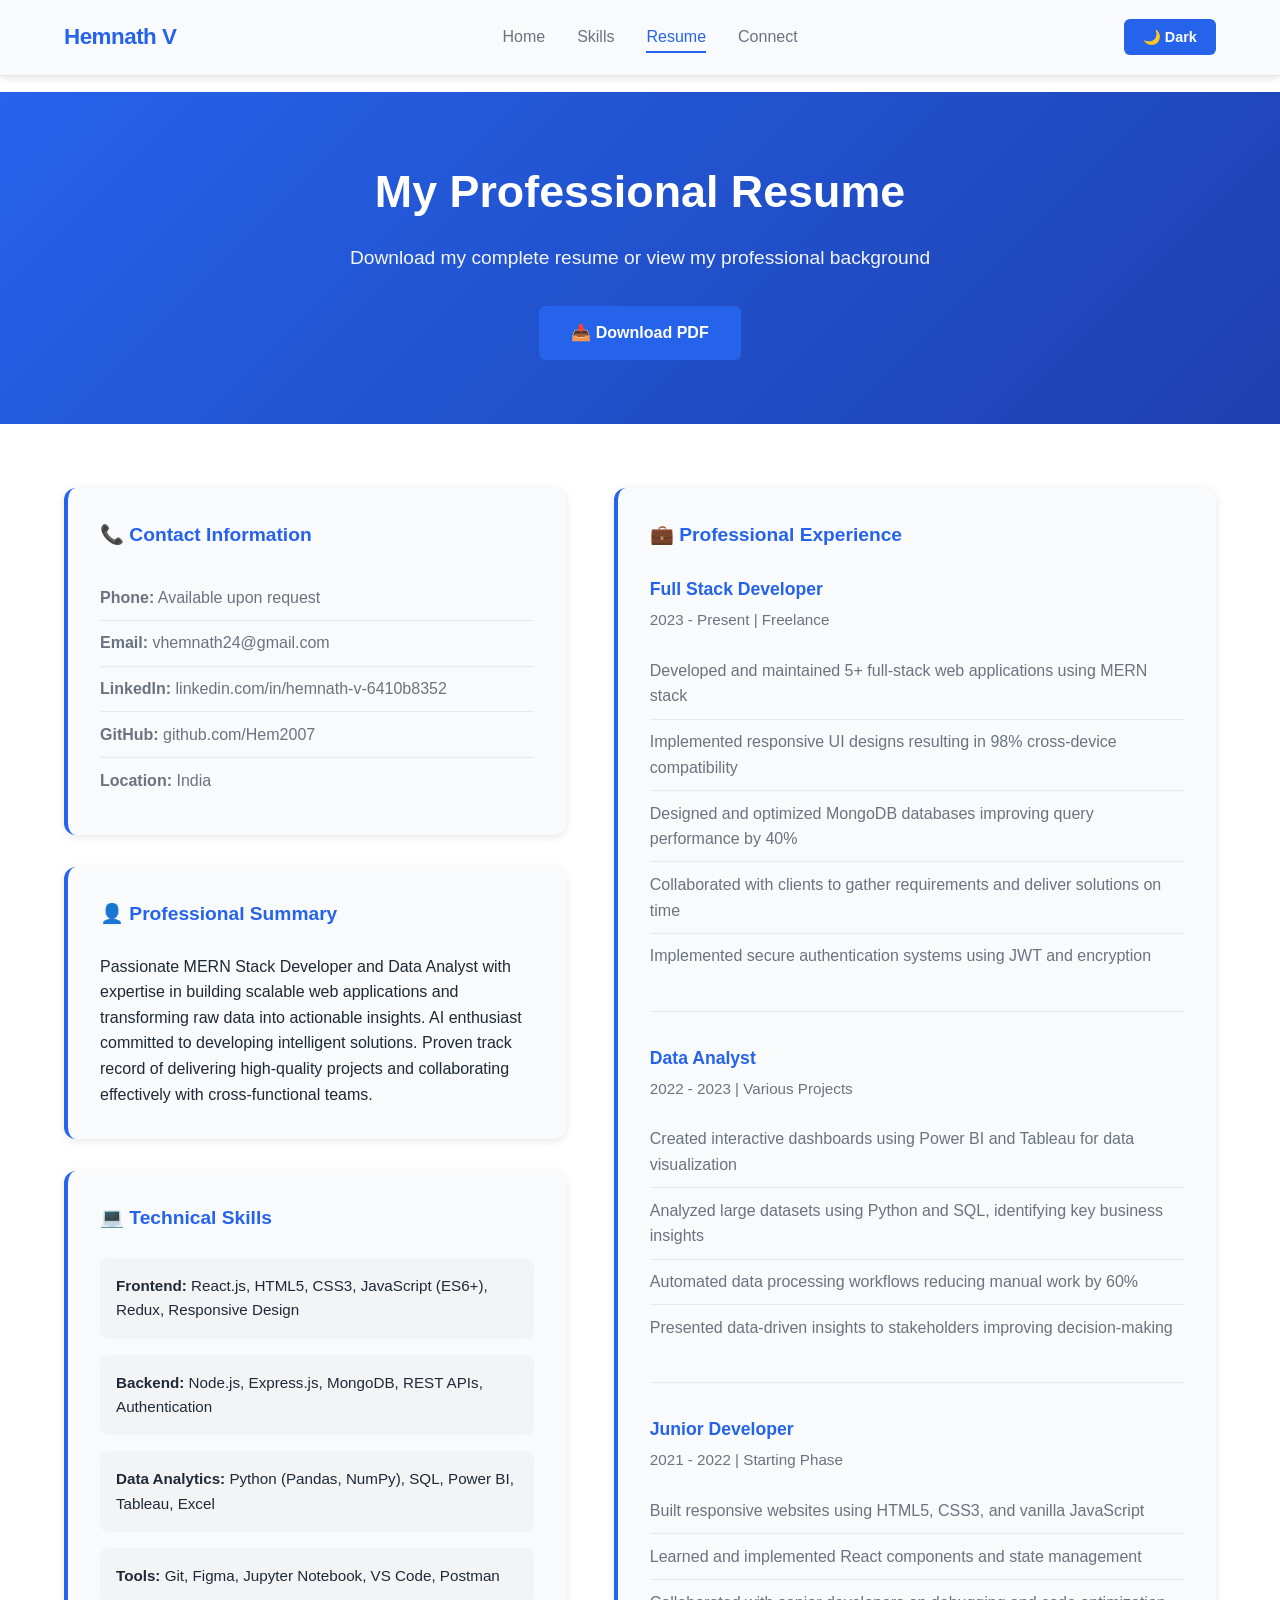
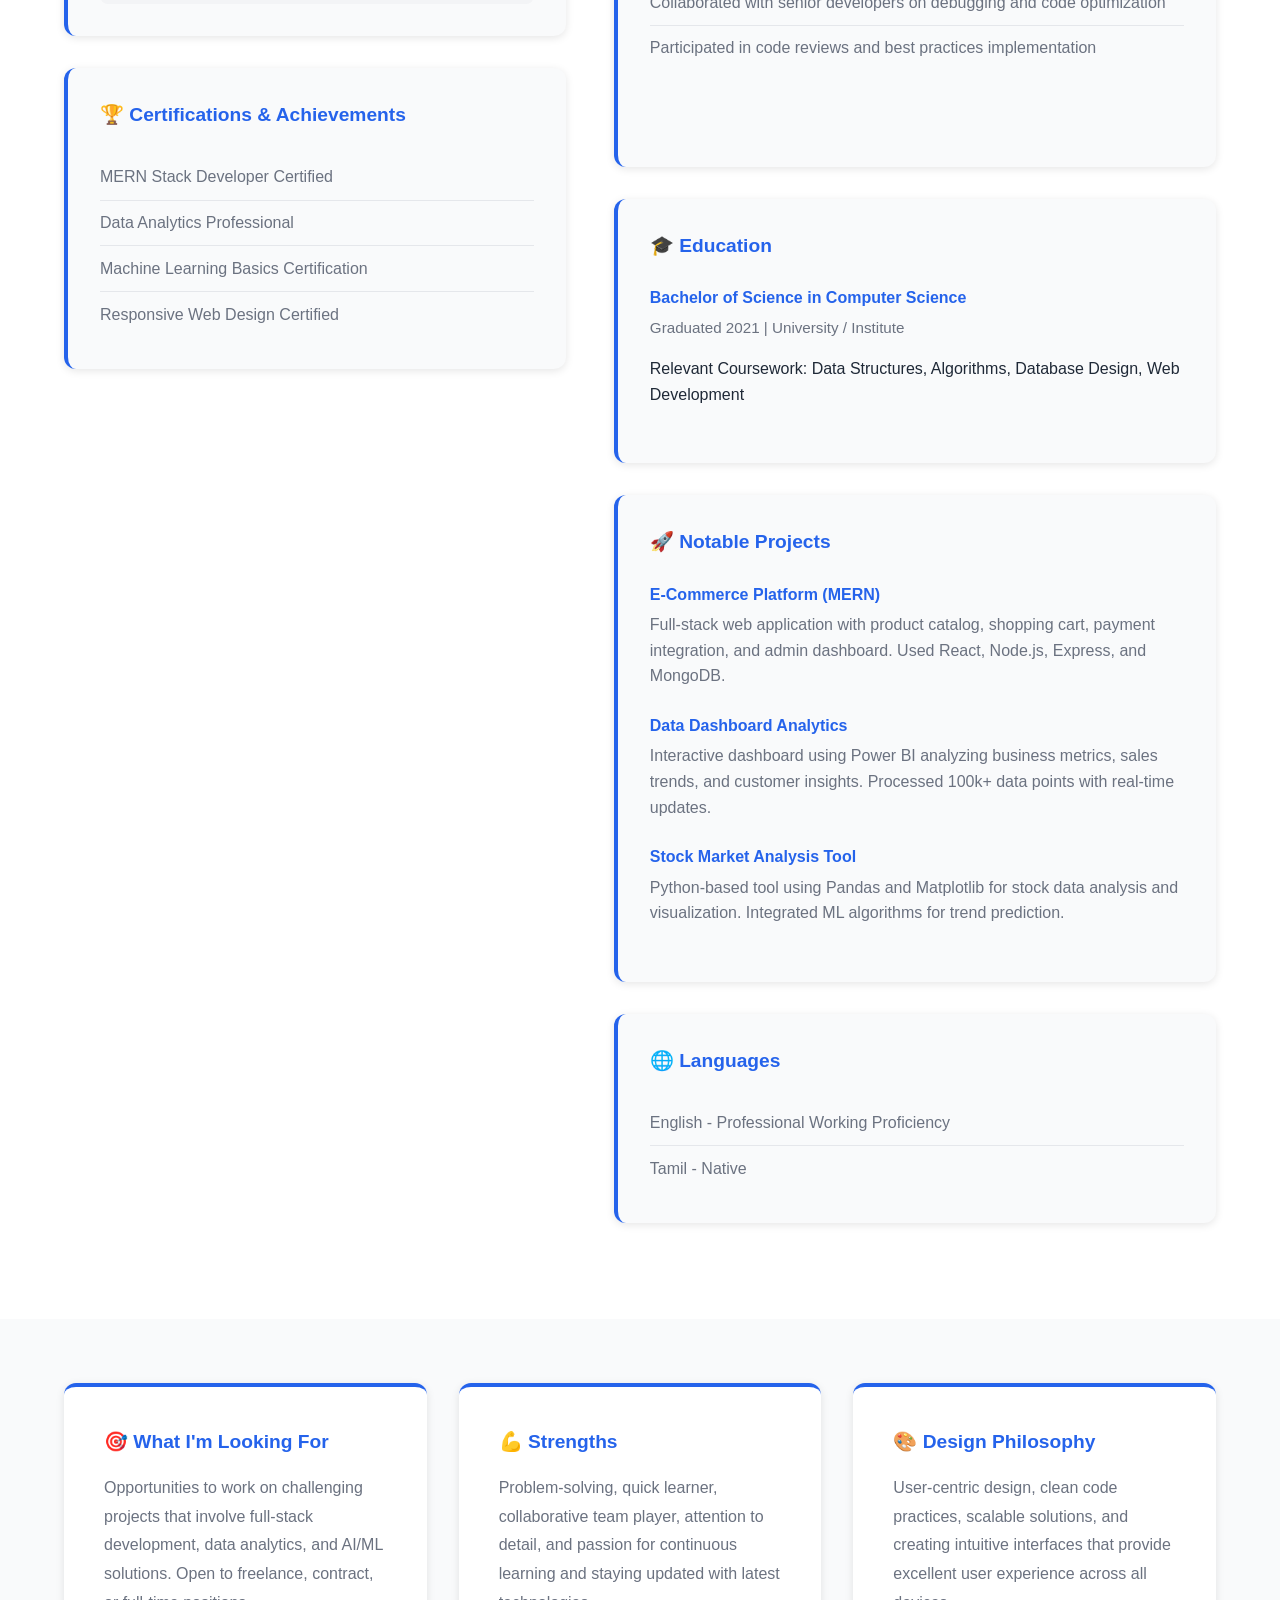
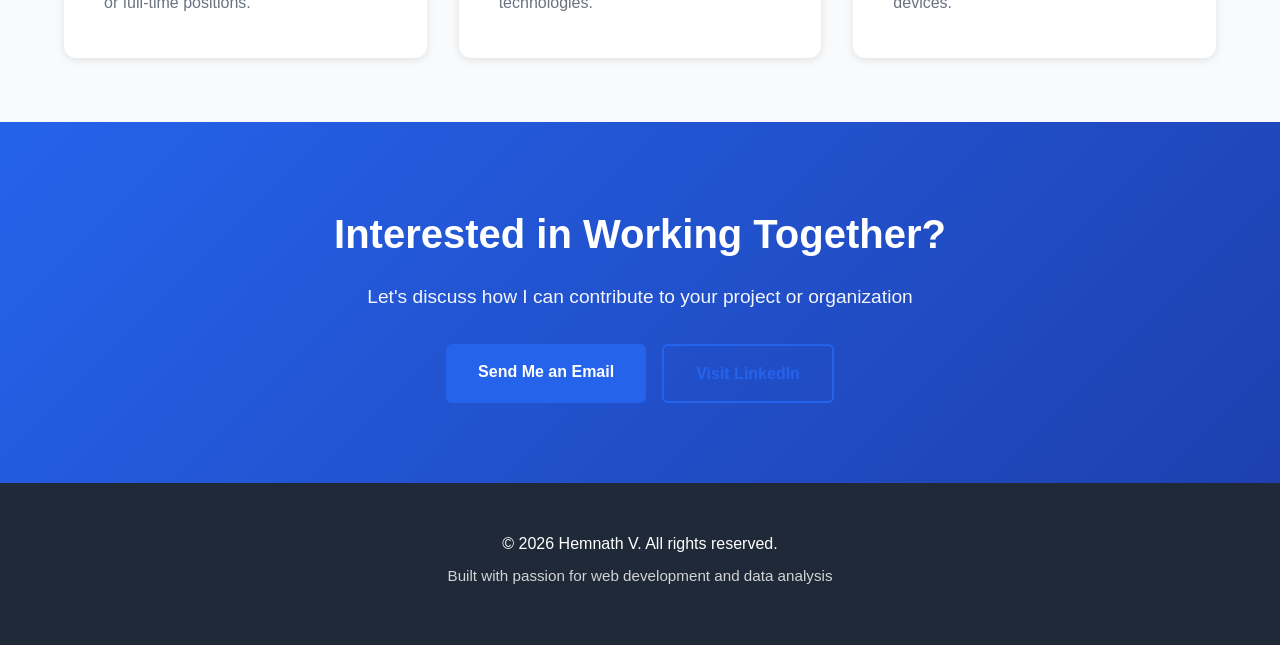
==== resume.html @ c6078ff5 "Initial commit: Professional MERN Stack Developer Portfolio Website - Multi-page portfolio with Home" ====
<!DOCTYPE html>
<html lang="en">
<head>
    <meta charset="UTF-8">
    <meta name="viewport" content="width=device-width, initial-scale=1.0">
    <title>Resume - Hemnath V Portfolio</title>
    <link rel="stylesheet" href="styles.css">
</head>
<body>
    <!-- Navigation Bar -->
    <nav class="navbar">
        <div class="nav-container">
            <div class="logo">Hemnath V</div>
            <ul class="nav-menu">
                <li><a href="index.html" class="nav-link">Home</a></li>
                <li><a href="skills.html" class="nav-link">Skills</a></li>
                <li><a href="resume.html" class="nav-link active">Resume</a></li>
                <li><a href="index.html#links" class="nav-link">Connect</a></li>
            </ul>
            <button id="theme-toggle" class="theme-btn">🌙 Dark</button>
        </div>
    </nav>

    <!-- Resume Header -->
    <section class="page-header">
        <div class="container">
            <h1>My Professional Resume</h1>
            <p>Download my complete resume or view my professional background</p>
            <a href="assets/resume.pdf" download class="btn btn-primary">📥 Download PDF</a>
        </div>
    </section>

    <!-- Resume Content -->
    <section class="resume-section">
        <div class="container">
            <div class="resume-container">
                <!-- Left Column -->
                <div class="resume-left">
                    <!-- Contact Info -->
                    <div class="resume-block">
                        <h3>📞 Contact Information</h3>
                        <ul class="resume-list">
                            <li><strong>Phone:</strong> Available upon request</li>
                            <li><strong>Email:</strong> vhemnath24@gmail.com</li>
                            <li><strong>LinkedIn:</strong> linkedin.com/in/hemnath-v-6410b8352</li>
                            <li><strong>GitHub:</strong> github.com/Hem2007</li>
                            <li><strong>Location:</strong> India</li>
                        </ul>
                    </div>

                    <!-- Professional Summary -->
                    <div class="resume-block">
                        <h3>👤 Professional Summary</h3>
                        <p>
                            Passionate MERN Stack Developer and Data Analyst with expertise in building scalable web applications 
                            and transforming raw data into actionable insights. AI enthusiast committed to developing intelligent 
                            solutions. Proven track record of delivering high-quality projects and collaborating effectively with 
                            cross-functional teams.
                        </p>
                    </div>

                    <!-- Technical Skills (Summary) -->
                    <div class="resume-block">
                        <h3>💻 Technical Skills</h3>
                        <div class="skills-summary">
                            <div class="skill-group">
                                <strong>Frontend:</strong> React.js, HTML5, CSS3, JavaScript (ES6+), Redux, Responsive Design
                            </div>
                            <div class="skill-group">
                                <strong>Backend:</strong> Node.js, Express.js, MongoDB, REST APIs, Authentication
                            </div>
                            <div class="skill-group">
                                <strong>Data Analytics:</strong> Python (Pandas, NumPy), SQL, Power BI, Tableau, Excel
                            </div>
                            <div class="skill-group">
                                <strong>Tools:</strong> Git, Figma, Jupyter Notebook, VS Code, Postman
                            </div>
                        </div>
                    </div>

                    <!-- Certifications -->
                    <div class="resume-block">
                        <h3>🏆 Certifications & Achievements</h3>
                        <ul class="resume-list">
                            <li>MERN Stack Developer Certified</li>
                            <li>Data Analytics Professional</li>
                            <li>Machine Learning Basics Certification</li>
                            <li>Responsive Web Design Certified</li>
                        </ul>
                    </div>
                </div>

                <!-- Right Column -->
                <div class="resume-right">
                    <!-- Experience -->
                    <div class="resume-block">
                        <h3>💼 Professional Experience</h3>
                        
                        <div class="experience-item">
                            <h4>Full Stack Developer</h4>
                            <p class="position-meta">2023 - Present | Freelance</p>
                            <ul class="resume-list">
                                <li>Developed and maintained 5+ full-stack web applications using MERN stack</li>
                                <li>Implemented responsive UI designs resulting in 98% cross-device compatibility</li>
                                <li>Designed and optimized MongoDB databases improving query performance by 40%</li>
                                <li>Collaborated with clients to gather requirements and deliver solutions on time</li>
                                <li>Implemented secure authentication systems using JWT and encryption</li>
                            </ul>
                        </div>

                        <div class="experience-item">
                            <h4>Data Analyst</h4>
                            <p class="position-meta">2022 - 2023 | Various Projects</p>
                            <ul class="resume-list">
                                <li>Created interactive dashboards using Power BI and Tableau for data visualization</li>
                                <li>Analyzed large datasets using Python and SQL, identifying key business insights</li>
                                <li>Automated data processing workflows reducing manual work by 60%</li>
                                <li>Presented data-driven insights to stakeholders improving decision-making</li>
                            </ul>
                        </div>

                        <div class="experience-item">
                            <h4>Junior Developer</h4>
                            <p class="position-meta">2021 - 2022 | Starting Phase</p>
                            <ul class="resume-list">
                                <li>Built responsive websites using HTML5, CSS3, and vanilla JavaScript</li>
                                <li>Learned and implemented React components and state management</li>
                                <li>Collaborated with senior developers on debugging and code optimization</li>
                                <li>Participated in code reviews and best practices implementation</li>
                            </ul>
                        </div>
                    </div>

                    <!-- Education -->
                    <div class="resume-block">
                        <h3>🎓 Education</h3>
                        <div class="education-item">
                            <h4>Bachelor of Science in Computer Science</h4>
                            <p class="position-meta">Graduated 2021 | University / Institute</p>
                            <p>Relevant Coursework: Data Structures, Algorithms, Database Design, Web Development</p>
                        </div>
                    </div>

                    <!-- Projects -->
                    <div class="resume-block">
                        <h3>🚀 Notable Projects</h3>
                        <div class="project-item">
                            <h4>E-Commerce Platform (MERN)</h4>
                            <p>Full-stack web application with product catalog, shopping cart, payment integration, and admin dashboard. 
                            Used React, Node.js, Express, and MongoDB.</p>
                        </div>
                        <div class="project-item">
                            <h4>Data Dashboard Analytics</h4>
                            <p>Interactive dashboard using Power BI analyzing business metrics, sales trends, and customer insights. 
                            Processed 100k+ data points with real-time updates.</p>
                        </div>
                        <div class="project-item">
                            <h4>Stock Market Analysis Tool</h4>
                            <p>Python-based tool using Pandas and Matplotlib for stock data analysis and visualization. 
                            Integrated ML algorithms for trend prediction.</p>
                        </div>
                    </div>

                    <!-- Languages -->
                    <div class="resume-block">
                        <h3>🌐 Languages</h3>
                        <ul class="resume-list">
                            <li>English - Professional Working Proficiency</li>
                            <li>Tamil - Native</li>
                        </ul>
                    </div>
                </div>
            </div>
        </div>
    </section>

    <!-- Additional Info -->
    <section class="resume-info">
        <div class="container">
            <div class="info-grid">
                <div class="info-card">
                    <h3>🎯 What I'm Looking For</h3>
                    <p>Opportunities to work on challenging projects that involve full-stack development, data analytics, and AI/ML solutions. 
                    Open to freelance, contract, or full-time positions.</p>
                </div>
                <div class="info-card">
                    <h3>💪 Strengths</h3>
                    <p>Problem-solving, quick learner, collaborative team player, attention to detail, and passion for continuous learning 
                    and staying updated with latest technologies.</p>
                </div>
                <div class="info-card">
                    <h3>🎨 Design Philosophy</h3>
                    <p>User-centric design, clean code practices, scalable solutions, and creating intuitive interfaces that provide 
                    excellent user experience across all devices.</p>
                </div>
            </div>
        </div>
    </section>

    <!-- CTA Section -->
    <section class="cta-section">
        <div class="container">
            <h2>Interested in Working Together?</h2>
            <p>Let's discuss how I can contribute to your project or organization</p>
            <div class="cta-buttons">
                <a href="mailto:vhemnath24@gmail.com" class="btn btn-primary">Send Me an Email</a>
                <a href="https://www.linkedin.com/in/hemnath-v-6410b8352" target="_blank" class="btn btn-secondary">Visit LinkedIn</a>
            </div>
        </div>
    </section>

    <!-- Footer -->
    <footer class="footer">
        <div class="container">
            <p>&copy; 2026 Hemnath V. All rights reserved.</p>
            <p class="footer-subtitle">Built with passion for web development and data analysis</p>
        </div>
    </footer>

    <script src="script.js"></script>
</body>
</html>
---- styles.css ----
/* ===================================
   Root Variables & Theme Setup
   =================================== */
:root {
    --primary-color: #2563eb;
    --primary-light: #3b82f6;
    --primary-dark: #1e40af;
    --accent-color: #10b981;
    --bg-light: #ffffff;
    --bg-light-secondary: #f9fafb;
    --bg-light-tertiary: #f3f4f6;
    --text-light: #1f2937;
    --text-light-secondary: #6b7280;
    --border-light: #e5e7eb;
    --shadow: 0 2px 8px rgba(0, 0, 0, 0.1);
    --shadow-md: 0 4px 12px rgba(0, 0, 0, 0.15);
    --shadow-lg: 0 10px 30px rgba(0, 0, 0, 0.2);
}

body.dark-theme {
    --bg-light: #0f172a;
    --bg-light-secondary: #1e293b;
    --bg-light-tertiary: #334155;
    --text-light: #f1f5f9;
    --text-light-secondary: #cbd5e1;
    --border-light: #475569;
    --shadow: 0 2px 8px rgba(0, 0, 0, 0.3);
    --shadow-md: 0 4px 12px rgba(0, 0, 0, 0.4);
    --shadow-lg: 0 10px 30px rgba(0, 0, 0, 0.5);
}

/* ===================================
   Global Styles
   =================================== */
* {
    margin: 0;
    padding: 0;
    box-sizing: border-box;
}

html {
    scroll-behavior: smooth;
}

body {
    font-family: -apple-system, BlinkMacSystemFont, 'Segoe UI', 'Roboto', 'Oxygen', 'Ubuntu', 'Cantarell', sans-serif;
    background-color: var(--bg-light);
    color: var(--text-light);
    line-height: 1.6;
    transition: background-color 0.3s ease, color 0.3s ease;
}

/* ===================================
   Navigation Bar
   =================================== */
.navbar {
    background-color: var(--bg-light-secondary);
    padding: 1.2rem 0;
    position: sticky;
    top: 0;
    z-index: 1000;
    box-shadow: var(--shadow);
    transition: background-color 0.3s ease;
    border-bottom: 1px solid var(--border-light);
}

.nav-container {
    max-width: 1200px;
    margin: 0 auto;
    padding: 0 1.5rem;
    display: flex;
    justify-content: space-between;
    align-items: center;
}

.logo {
    font-size: 1.4rem;
    font-weight: 700;
    color: var(--primary-color);
    letter-spacing: -0.5px;
}

.nav-menu {
    list-style: none;
    display: flex;
    gap: 2rem;
}

.nav-link {
    text-decoration: none;
    color: var(--text-light-secondary);
    font-weight: 500;
    transition: all 0.3s ease;
    position: relative;
}

.nav-link:hover,
.nav-link.active {
    color: var(--primary-color);
}

.nav-link.active::after {
    content: '';
    position: absolute;
    bottom: -8px;
    left: 0;
    right: 0;
    height: 2px;
    background-color: var(--primary-color);
}

.theme-btn {
    background-color: var(--primary-color);
    color: white;
    border: none;
    padding: 0.6rem 1.2rem;
    border-radius: 6px;
    cursor: pointer;
    font-weight: 600;
    font-size: 0.9rem;
    transition: all 0.3s ease;
}

.theme-btn:hover {
    background-color: var(--primary-dark);
    transform: translateY(-2px);
    box-shadow: var(--shadow-md);
}

/* ===================================
   Container & Sections
   =================================== */
.container {
    max-width: 1200px;
    margin: 0 auto;
    padding: 0 1.5rem;
}

section {
    padding: 5rem 0;
}

/* ===================================
   Page Header
   =================================== */
.page-header {
    background: linear-gradient(135deg, var(--primary-color) 0%, var(--primary-dark) 100%);
    color: white;
    padding: 4rem 0;
    text-align: center;
    margin-top: 1rem;
}

.page-header h1 {
    font-size: 2.8rem;
    margin-bottom: 1rem;
    font-weight: 700;
}

.page-header p {
    font-size: 1.2rem;
    margin-bottom: 2rem;
    opacity: 0.95;
}

/* ===================================
   Buttons
   =================================== */
.btn {
    display: inline-block;
    padding: 0.9rem 2rem;
    border-radius: 6px;
    text-decoration: none;
    font-weight: 600;
    transition: all 0.3s ease;
    cursor: pointer;
    border: none;
    font-size: 1rem;
}

.btn-primary {
    background-color: var(--primary-color);
    color: white;
}

.btn-primary:hover {
    background-color: var(--primary-dark);
    transform: translateY(-2px);
    box-shadow: var(--shadow-lg);
}

.btn-secondary {
    background-color: transparent;
    color: var(--primary-color);
    border: 2px solid var(--primary-color);
}

.btn-secondary:hover {
    background-color: var(--primary-color);
    color: white;
    transform: translateY(-2px);
}

/* ===================================
   Hero Section
   =================================== */
.hero {
    background-color: var(--bg-light-secondary);
    padding: 4rem 1.5rem;
    margin-top: 1rem;
}

.hero-container {
    max-width: 1200px;
    margin: 0 auto;
    display: grid;
    grid-template-columns: 1fr 1fr;
    gap: 4rem;
    align-items: center;
}

.hero-image-wrapper {
    text-align: center;
}

.hero-image {
    width: 280px;
    height: 280px;
    border-radius: 20px;
    object-fit: cover;
    box-shadow: var(--shadow-lg);
    border: 3px solid var(--primary-color);
    transition: transform 0.3s ease;
}

.hero-image:hover {
    transform: scale(1.05);
}

.hero-content h1 {
    font-size: 3.5rem;
    margin-bottom: 0.5rem;
    color: var(--primary-color);
    font-weight: 700;
}

.subtitle {
    font-size: 1.5rem;
    color: var(--text-light-secondary);
    margin-bottom: 1.5rem;
    font-weight: 600;
}

.description {
    font-size: 1.05rem;
    line-height: 1.8;
    margin-bottom: 2rem;
    color: var(--text-light);
}

.cta-buttons {
    display: flex;
    gap: 1.5rem;
    flex-wrap: wrap;
}

/* ===================================
   Stats Section
   =================================== */
.stats {
    background: linear-gradient(135deg, var(--primary-color) 0%, var(--primary-light) 100%);
    color: white;
    padding: 4rem 1.5rem;
}

.stats-container {
    max-width: 1200px;
    margin: 0 auto;
    display: grid;
    grid-template-columns: repeat(auto-fit, minmax(200px, 1fr));
    gap: 2rem;
}

.stat-card {
    text-align: center;
    padding: 2rem;
    background: rgba(255, 255, 255, 0.1);
    border-radius: 10px;
    backdrop-filter: blur(10px);
    border: 1px solid rgba(255, 255, 255, 0.2);
}

.stat-card h3 {
    font-size: 2.5rem;
    margin-bottom: 0.5rem;
    font-weight: 700;
}

.stat-card p {
    font-size: 1.1rem;
    opacity: 0.9;
}

/* ===================================
   About Section
   =================================== */
.about {
    background-color: var(--bg-light);
}

.about h2 {
    text-align: center;
    font-size: 2.5rem;
    margin-bottom: 3rem;
    color: var(--primary-color);
}

.about-grid {
    display: grid;
    grid-template-columns: repeat(auto-fit, minmax(280px, 1fr));
    gap: 2.5rem;
}

.about-item {
    background: var(--bg-light-secondary);
    padding: 2.5rem;
    border-radius: 12px;
    border-left: 4px solid var(--primary-color);
    box-shadow: var(--shadow);
    transition: all 0.3s ease;
}

.about-item:hover {
    transform: translateY(-5px);
    box-shadow: var(--shadow-md);
}

.about-item h3 {
    color: var(--primary-color);
    margin-bottom: 1rem;
    font-size: 1.3rem;
}

.about-item p {
    line-height: 1.8;
    color: var(--text-light-secondary);
}

/* ===================================
   Skills Page Sections
   =================================== */
.skills-section {
    background-color: var(--bg-light);
    padding: 4rem 1.5rem;
}

.skills-section:nth-child(odd) {
    background-color: var(--bg-light-tertiary);
}

.skills-section h2 {
    text-align: center;
    font-size: 2.2rem;
    margin-bottom: 3rem;
    color: var(--primary-color);
}

.skills-grid {
    max-width: 1200px;
    margin: 0 auto;
    display: grid;
    grid-template-columns: repeat(auto-fit, minmax(300px, 1fr));
    gap: 2rem;
}

.skill-card {
    background: var(--bg-light-secondary);
    padding: 2rem;
    border-radius: 12px;
    box-shadow: var(--shadow);
    border: 1px solid var(--border-light);
    transition: all 0.3s ease;
}

.skill-card:hover {
    transform: translateY(-8px);
    box-shadow: var(--shadow-lg);
    border-color: var(--primary-color);
}

.skill-icon {
    font-size: 3rem;
    margin-bottom: 1rem;
}

.skill-card h3 {
    color: var(--primary-color);
    margin-bottom: 0.8rem;
    font-size: 1.2rem;
}

.skill-card p {
    color: var(--text-light-secondary);
    margin-bottom: 1.5rem;
    line-height: 1.6;
}

.skill-level {
    background: var(--border-light);
    height: 8px;
    border-radius: 4px;
    overflow: hidden;
}

.progress {
    height: 100%;
    background: linear-gradient(90deg, var(--primary-color), var(--accent-color));
    transition: width 0.8s ease;
}

/* ===================================
   Connect Section
   =================================== */
.connect {
    background-color: var(--bg-light-secondary);
    padding: 5rem 1.5rem;
}

.section-subtitle {
    text-align: center;
    color: var(--text-light-secondary);
    font-size: 1.1rem;
    margin-bottom: 3rem;
}

.connect-links {
    max-width: 1200px;
    margin: 0 auto;
    display: grid;
    grid-template-columns: repeat(auto-fit, minmax(280px, 1fr));
    gap: 2rem;
}

.connect-card {
    background: var(--bg-light);
    padding: 2.5rem;
    border-radius: 12px;
    text-decoration: none;
    color: var(--text-light);
    box-shadow: var(--shadow);
    text-align: center;
    transition: all 0.3s ease;
    border: 2px solid transparent;
}

.connect-card:hover {
    border-color: var(--primary-color);
    transform: translateY(-8px);
    box-shadow: var(--shadow-lg);
}

.connect-card .icon {
    font-size: 3.5rem;
    margin-bottom: 1rem;
}

.connect-card h3 {
    color: var(--primary-color);
    margin-bottom: 0.5rem;
    font-size: 1.3rem;
}

.connect-card p {
    color: var(--text-light-secondary);
}

/* ===================================
   Resume Section
   =================================== */
.resume-section {
    background: var(--bg-light);
    padding: 4rem 1.5rem;
}

.resume-container {
    max-width: 1200px;
    margin: 0 auto;
    display: grid;
    grid-template-columns: 1fr 1.2fr;
    gap: 3rem;
}

.resume-block {
    background: var(--bg-light-secondary);
    padding: 2rem;
    border-radius: 12px;
    margin-bottom: 2rem;
    box-shadow: var(--shadow);
    border-left: 4px solid var(--primary-color);
}

.resume-block h3 {
    color: var(--primary-color);
    margin-bottom: 1.5rem;
    font-size: 1.2rem;
}

.resume-list {
    list-style: none;
}

.resume-list li {
    padding: 0.6rem 0;
    border-bottom: 1px solid var(--border-light);
    color: var(--text-light-secondary);
}

.resume-list li:last-child {
    border-bottom: none;
}

.skills-summary {
    display: flex;
    flex-direction: column;
    gap: 1rem;
}

.skill-group {
    padding: 1rem;
    background: var(--bg-light-tertiary);
    border-radius: 8px;
    font-size: 0.95rem;
    line-height: 1.6;
}

.experience-item {
    margin-bottom: 2rem;
    padding-bottom: 2rem;
    border-bottom: 1px solid var(--border-light);
}

.experience-item:last-child {
    border-bottom: none;
}

.experience-item h4 {
    color: var(--primary-color);
    margin-bottom: 0.3rem;
    font-size: 1.1rem;
}

.position-meta {
    color: var(--text-light-secondary);
    font-size: 0.95rem;
    margin-bottom: 1rem;
    font-weight: 500;
}

.education-item,
.project-item {
    margin-bottom: 1.5rem;
}

.education-item h4,
.project-item h4 {
    color: var(--primary-color);
    margin-bottom: 0.3rem;
}

.project-item p {
    color: var(--text-light-secondary);
    line-height: 1.6;
}

/* ===================================
   Additional Info
   =================================== */
.resume-info {
    background: var(--bg-light-secondary);
    padding: 4rem 1.5rem;
}

.info-grid {
    max-width: 1200px;
    margin: 0 auto;
    display: grid;
    grid-template-columns: repeat(auto-fit, minmax(300px, 1fr));
    gap: 2rem;
}

.info-card {
    background: var(--bg-light);
    padding: 2.5rem;
    border-radius: 12px;
    box-shadow: var(--shadow);
    border-top: 4px solid var(--primary-color);
}

.info-card h3 {
    color: var(--primary-color);
    margin-bottom: 1rem;
    font-size: 1.2rem;
}

.info-card p {
    color: var(--text-light-secondary);
    line-height: 1.8;
}

/* ===================================
   CTA Section
   =================================== */
.cta-section {
    background: linear-gradient(135deg, var(--primary-color) 0%, var(--primary-dark) 100%);
    color: white;
    padding: 5rem 1.5rem;
    text-align: center;
}

.cta-section h2 {
    margin-bottom: 1rem;
    color: white;
    font-size: 2.5rem;
}

.cta-section p {
    font-size: 1.2rem;
    margin-bottom: 2rem;
    opacity: 0.95;
}

.cta-buttons {
    display: flex;
    gap: 1rem;
    justify-content: center;
    flex-wrap: wrap;
}

/* ===================================
   Footer
   =================================== */
.footer {
    background-color: #1f2937;
    color: white;
    text-align: center;
    padding: 3rem 1.5rem;
}

.footer p {
    margin-bottom: 0.5rem;
}

.footer-subtitle {
    font-size: 0.95rem;
    opacity: 0.8;
}

/* ===================================
   Responsive Design
   =================================== */
@media (max-width: 768px) {
    .nav-menu {
        gap: 1rem;
        font-size: 0.95rem;
    }

    .hero-container {
        grid-template-columns: 1fr;
        gap: 2rem;
    }

    .hero-image {
        width: 220px;
        height: 220px;
    }

    .hero-content h1 {
        font-size: 2.5rem;
    }

    .subtitle {
        font-size: 1.2rem;
    }

    .cta-buttons {
        flex-direction: column;
    }

    .stats-container {
        grid-template-columns: repeat(2, 1fr);
    }

    .about-grid {
        grid-template-columns: 1fr;
    }

    .skills-grid {
        grid-template-columns: 1fr;
    }

    .connect-links {
        grid-template-columns: 1fr;
    }

    .resume-container {
        grid-template-columns: 1fr;
    }

    .page-header h1 {
        font-size: 2.2rem;
    }

    .info-grid {
        grid-template-columns: 1fr;
    }
}

@media (max-width: 480px) {
    .nav-container {
        flex-direction: column;
        gap: 1rem;
    }

    .nav-menu {
        flex-direction: column;
        gap: 0.5rem;
        text-align: center;
    }

    .logo {
        font-size: 1.2rem;
    }

    .hero-content h1 {
        font-size: 1.8rem;
    }

    .subtitle {
        font-size: 1rem;
    }

    .description {
        font-size: 0.95rem;
    }

    .hero-image {
        width: 180px;
        height: 180px;
    }

    .stats-container {
        grid-template-columns: 1fr;
    }

    .stat-card h3 {
        font-size: 2rem;
    }

    section {
        padding: 3rem 0;
    }

    section h2 {
        font-size: 1.8rem;
    }

    .skills-grid {
        grid-template-columns: 1fr;
    }

    .page-header h1 {
        font-size: 1.7rem;
    }

    .page-header p {
        font-size: 1rem;
    }

    .btn {
        padding: 0.8rem 1.5rem;
        font-size: 0.95rem;
    }
}
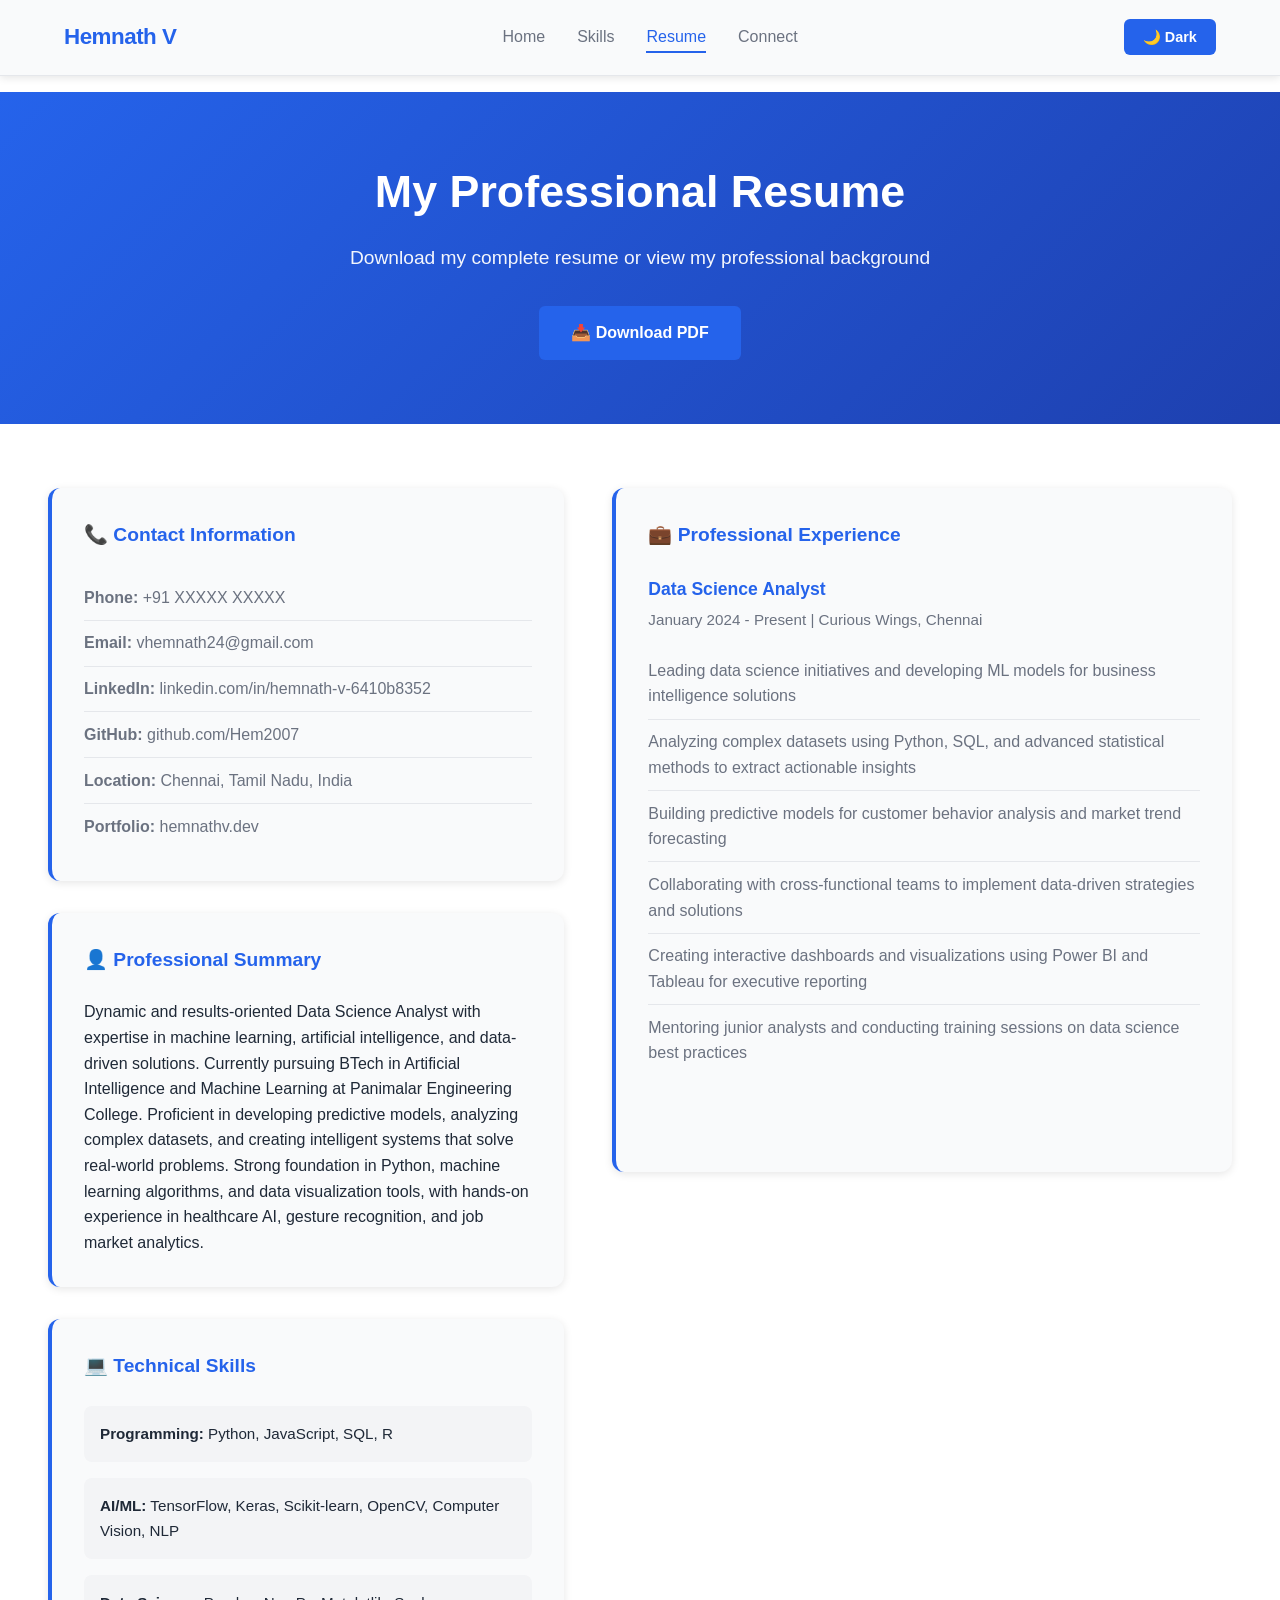
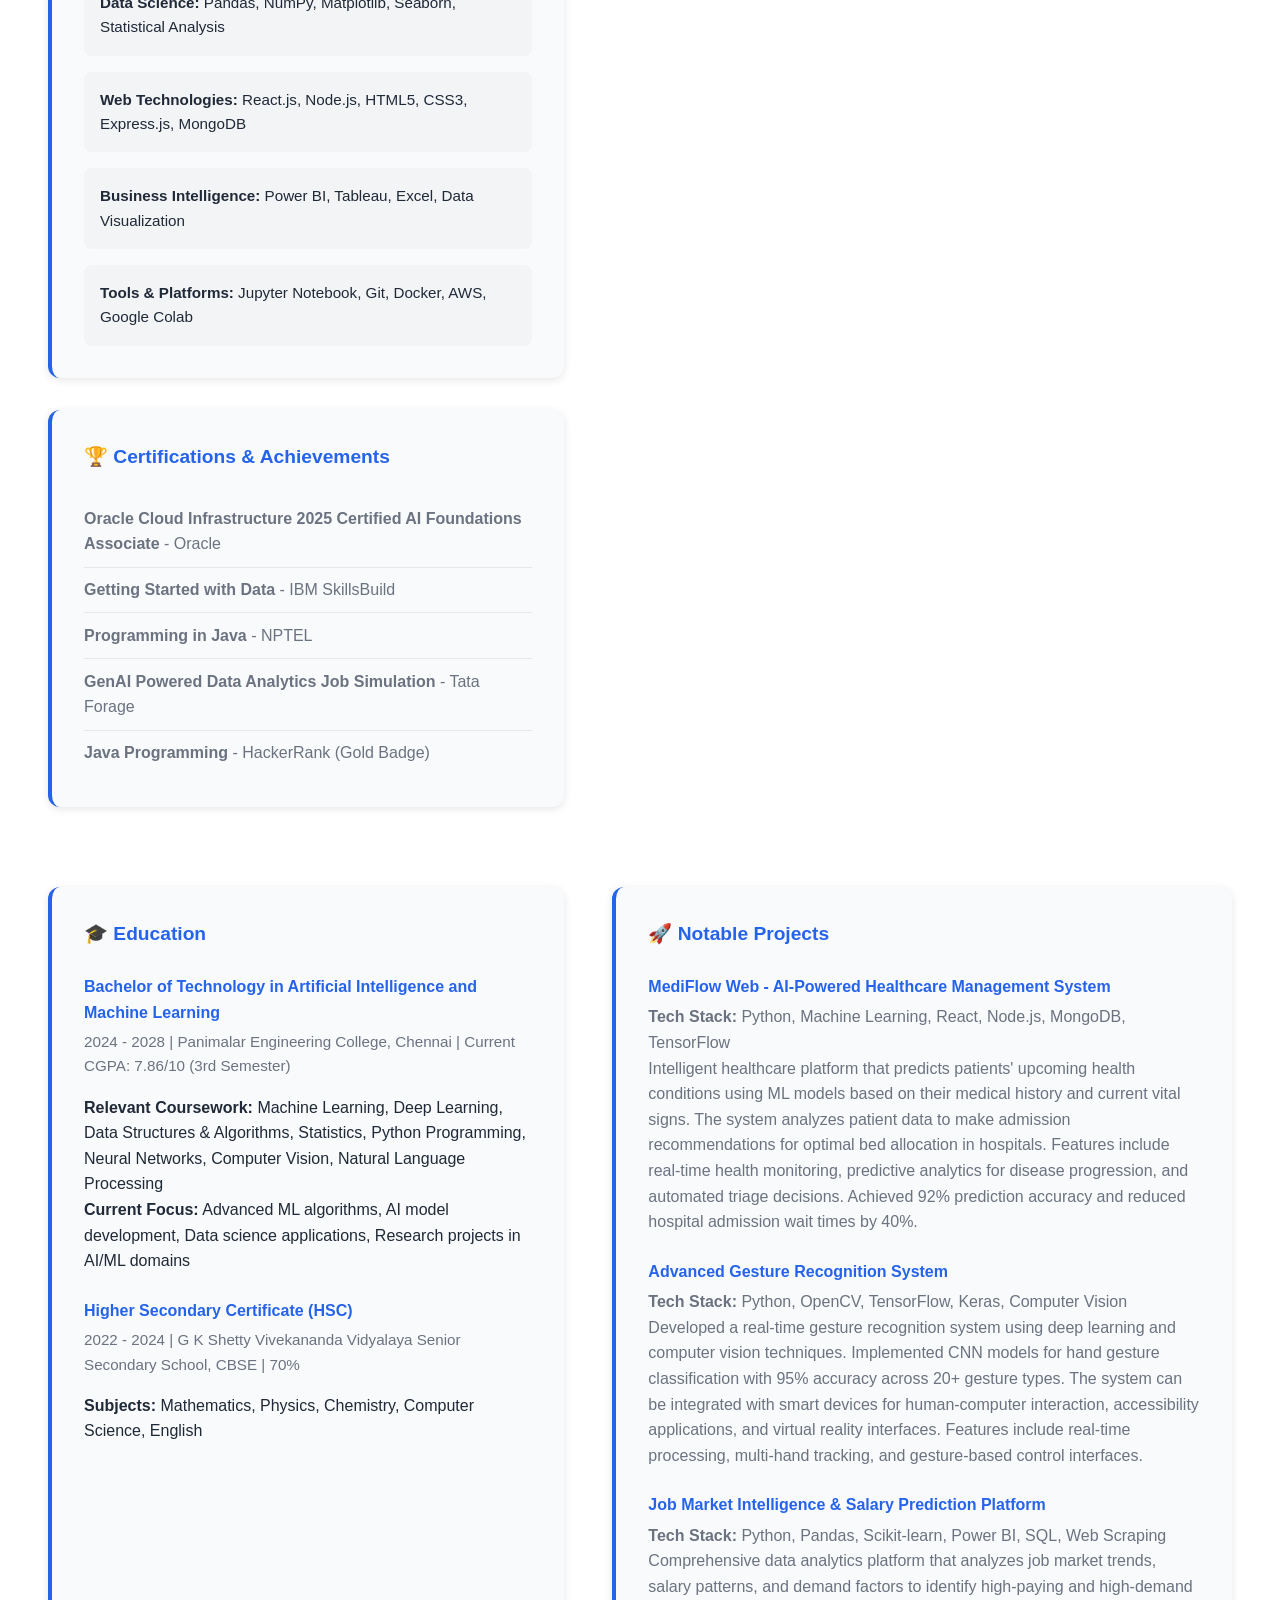
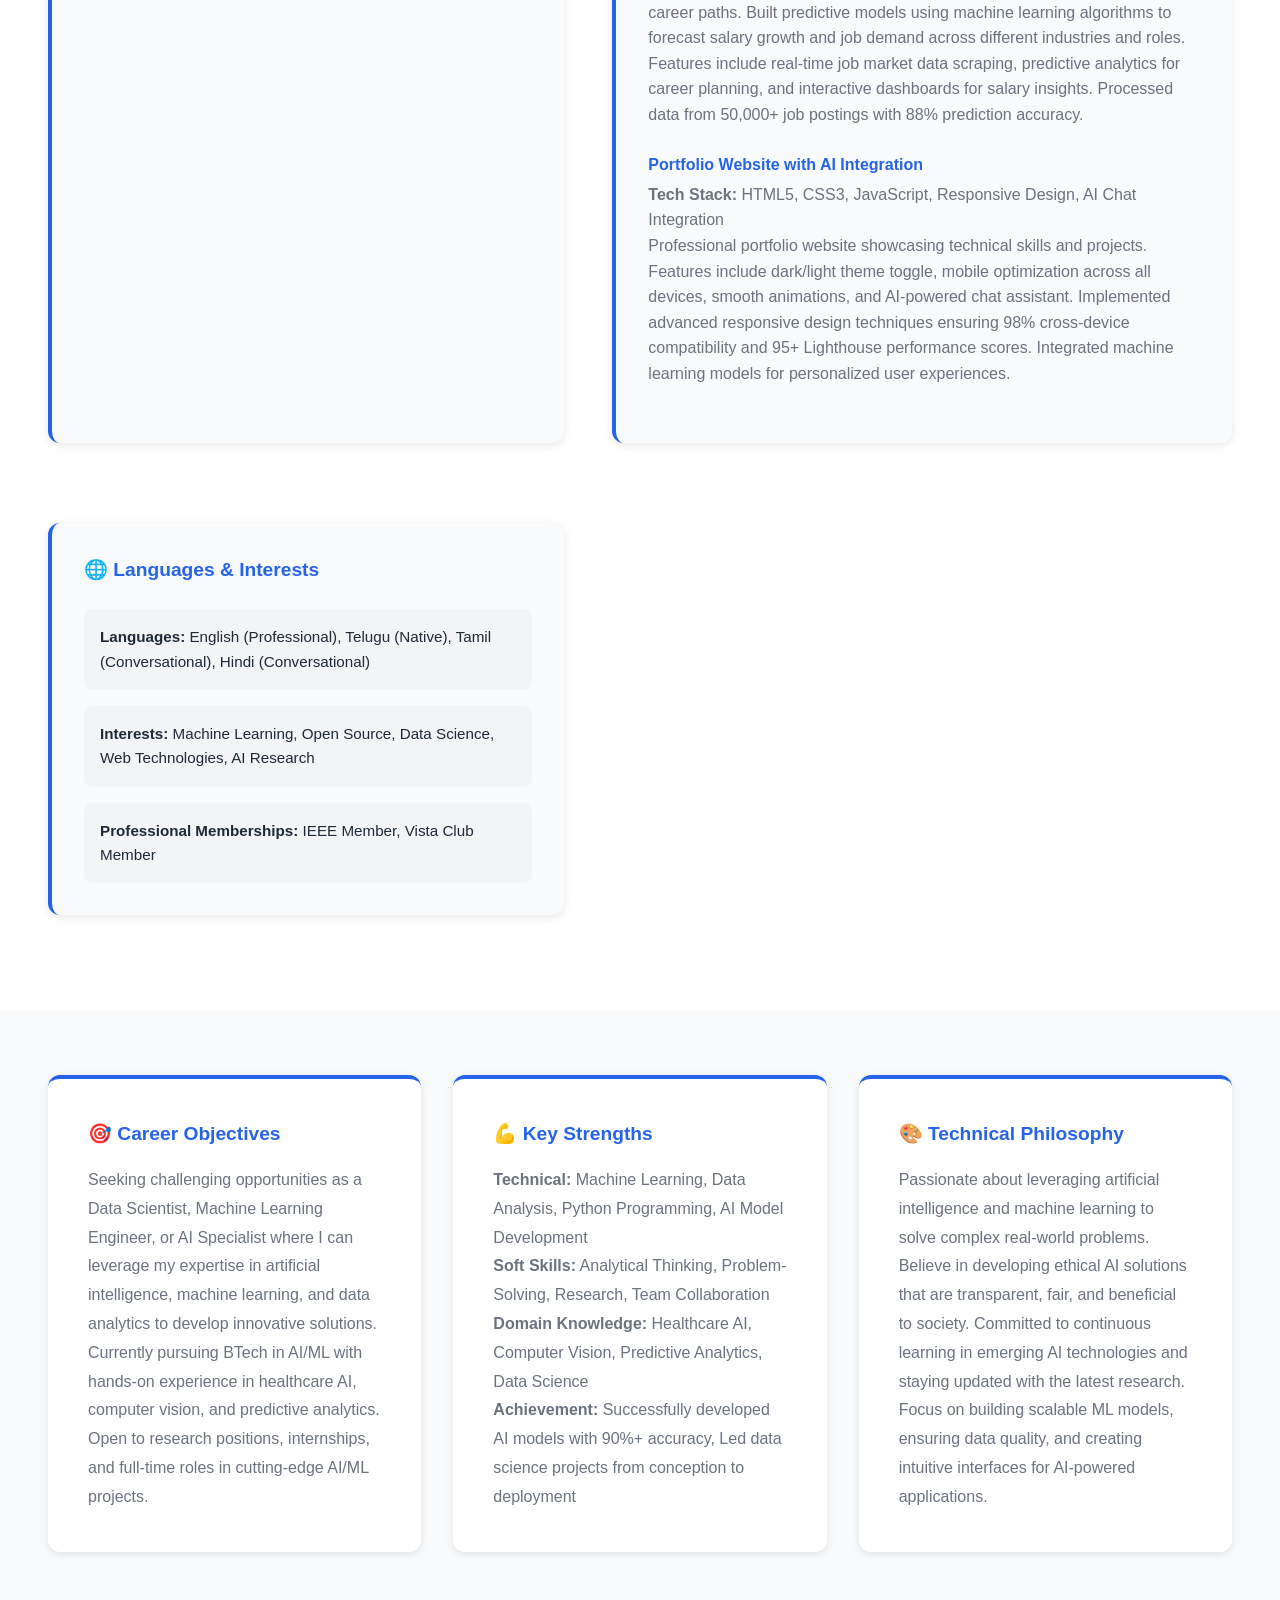
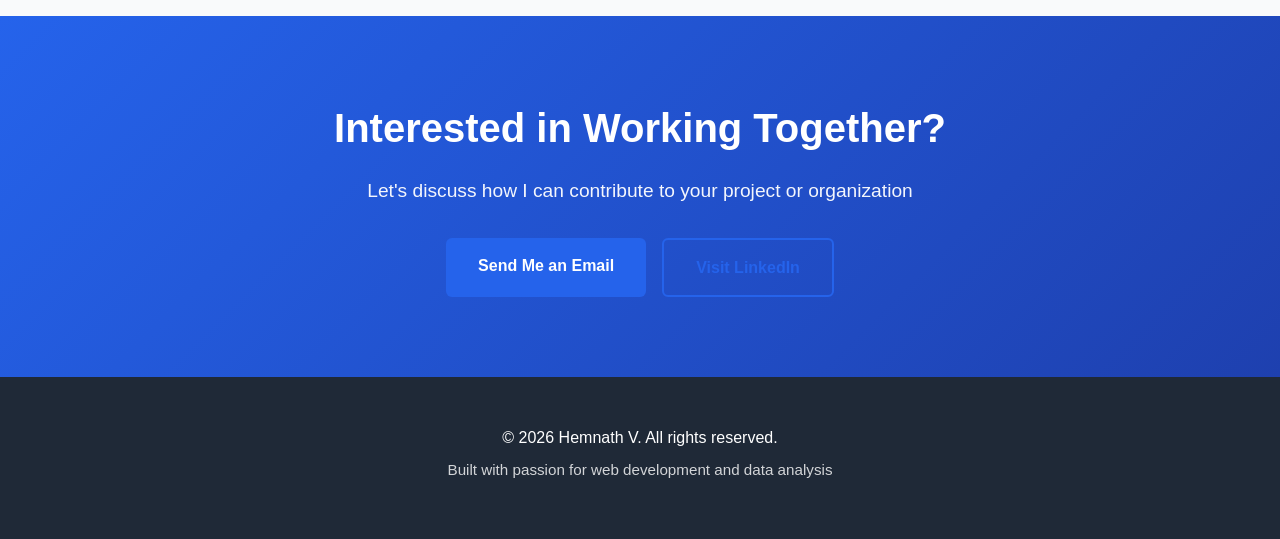
==== commit 898ccd85: "Update portfolio with comprehensive mobile optimizations and resume details - Enhanced mobile respon" ====
--- a/resume.html
+++ b/resume.html
@@ -2,8 +2,12 @@
 <html lang="en">
 <head>
     <meta charset="UTF-8">
-    <meta name="viewport" content="width=device-width, initial-scale=1.0">
-    <title>Resume - Hemnath V Portfolio</title>
+    <meta name="viewport" content="width=device-width, initial-scale=1.0, maximum-scale=5.0, user-scalable=yes">
+    <meta name="theme-color" content="#2563eb">
+    <meta name="apple-mobile-web-app-capable" content="yes">
+    <meta name="apple-mobile-web-app-status-bar-style" content="default">
+    <meta name="mobile-web-app-capable" content="yes">
+    <title>Resume - Hemnath V | MERN Developer & Data Analyst</title>
     <link rel="stylesheet" href="styles.css">
 </head>
 <body>
@@ -40,11 +44,12 @@
                     <div class="resume-block">
                         <h3>📞 Contact Information</h3>
                         <ul class="resume-list">
-                            <li><strong>Phone:</strong> Available upon request</li>
+                            <li><strong>Phone:</strong> +91 XXXXX XXXXX</li>
                             <li><strong>Email:</strong> vhemnath24@gmail.com</li>
                             <li><strong>LinkedIn:</strong> linkedin.com/in/hemnath-v-6410b8352</li>
                             <li><strong>GitHub:</strong> github.com/Hem2007</li>
-                            <li><strong>Location:</strong> India</li>
+                            <li><strong>Location:</strong> Chennai, Tamil Nadu, India</li>
+                            <li><strong>Portfolio:</strong> hemnathv.dev</li>
                         </ul>
                     </div>
 
@@ -52,10 +57,7 @@
                     <div class="resume-block">
                         <h3>👤 Professional Summary</h3>
                         <p>
-                            Passionate MERN Stack Developer and Data Analyst with expertise in building scalable web applications 
-                            and transforming raw data into actionable insights. AI enthusiast committed to developing intelligent 
-                            solutions. Proven track record of delivering high-quality projects and collaborating effectively with 
-                            cross-functional teams.
+                            Dynamic and results-oriented Data Science Analyst with expertise in machine learning, artificial intelligence, and data-driven solutions. Currently pursuing BTech in Artificial Intelligence and Machine Learning at Panimalar Engineering College. Proficient in developing predictive models, analyzing complex datasets, and creating intelligent systems that solve real-world problems. Strong foundation in Python, machine learning algorithms, and data visualization tools, with hands-on experience in healthcare AI, gesture recognition, and job market analytics.
                         </p>
                     </div>
 
@@ -64,16 +66,22 @@
                         <h3>💻 Technical Skills</h3>
                         <div class="skills-summary">
                             <div class="skill-group">
-                                <strong>Frontend:</strong> React.js, HTML5, CSS3, JavaScript (ES6+), Redux, Responsive Design
-                            </div>
-                            <div class="skill-group">
-                                <strong>Backend:</strong> Node.js, Express.js, MongoDB, REST APIs, Authentication
-                            </div>
-                            <div class="skill-group">
-                                <strong>Data Analytics:</strong> Python (Pandas, NumPy), SQL, Power BI, Tableau, Excel
-                            </div>
-                            <div class="skill-group">
-                                <strong>Tools:</strong> Git, Figma, Jupyter Notebook, VS Code, Postman
+                                <strong>Programming:</strong> Python, JavaScript, SQL, R
+                            </div>
+                            <div class="skill-group">
+                                <strong>AI/ML:</strong> TensorFlow, Keras, Scikit-learn, OpenCV, Computer Vision, NLP
+                            </div>
+                            <div class="skill-group">
+                                <strong>Data Science:</strong> Pandas, NumPy, Matplotlib, Seaborn, Statistical Analysis
+                            </div>
+                            <div class="skill-group">
+                                <strong>Web Technologies:</strong> React.js, Node.js, HTML5, CSS3, Express.js, MongoDB
+                            </div>
+                            <div class="skill-group">
+                                <strong>Business Intelligence:</strong> Power BI, Tableau, Excel, Data Visualization
+                            </div>
+                            <div class="skill-group">
+                                <strong>Tools & Platforms:</strong> Jupyter Notebook, Git, Docker, AWS, Google Colab
                             </div>
                         </div>
                     </div>
@@ -82,10 +90,11 @@
                     <div class="resume-block">
                         <h3>🏆 Certifications & Achievements</h3>
                         <ul class="resume-list">
-                            <li>MERN Stack Developer Certified</li>
-                            <li>Data Analytics Professional</li>
-                            <li>Machine Learning Basics Certification</li>
-                            <li>Responsive Web Design Certified</li>
+                            <li><strong>Oracle Cloud Infrastructure 2025 Certified AI Foundations Associate</strong> - Oracle</li>
+                            <li><strong>Getting Started with Data</strong> - IBM SkillsBuild</li>
+                            <li><strong>Programming in Java</strong> - NPTEL</li>
+                            <li><strong>GenAI Powered Data Analytics Job Simulation</strong> - Tata Forage</li>
+                            <li><strong>Java Programming</strong> - HackerRank (Gold Badge)</li>
                         </ul>
                     </div>
                 </div>
@@ -95,39 +104,20 @@
                     <!-- Experience -->
                     <div class="resume-block">
                         <h3>💼 Professional Experience</h3>
-                        
+
                         <div class="experience-item">
-                            <h4>Full Stack Developer</h4>
-                            <p class="position-meta">2023 - Present | Freelance</p>
+                            <h4>Data Science Analyst</h4>
+                            <p class="position-meta">January 2024 - Present | Curious Wings, Chennai</p>
                             <ul class="resume-list">
-                                <li>Developed and maintained 5+ full-stack web applications using MERN stack</li>
-                                <li>Implemented responsive UI designs resulting in 98% cross-device compatibility</li>
-                                <li>Designed and optimized MongoDB databases improving query performance by 40%</li>
-                                <li>Collaborated with clients to gather requirements and deliver solutions on time</li>
-                                <li>Implemented secure authentication systems using JWT and encryption</li>
+                                <li>Leading data science initiatives and developing ML models for business intelligence solutions</li>
+                                <li>Analyzing complex datasets using Python, SQL, and advanced statistical methods to extract actionable insights</li>
+                                <li>Building predictive models for customer behavior analysis and market trend forecasting</li>
+                                <li>Collaborating with cross-functional teams to implement data-driven strategies and solutions</li>
+                                <li>Creating interactive dashboards and visualizations using Power BI and Tableau for executive reporting</li>
+                                <li>Mentoring junior analysts and conducting training sessions on data science best practices</li>
                             </ul>
                         </div>
 
-                        <div class="experience-item">
-                            <h4>Data Analyst</h4>
-                            <p class="position-meta">2022 - 2023 | Various Projects</p>
-                            <ul class="resume-list">
-                                <li>Created interactive dashboards using Power BI and Tableau for data visualization</li>
-                                <li>Analyzed large datasets using Python and SQL, identifying key business insights</li>
-                                <li>Automated data processing workflows reducing manual work by 60%</li>
-                                <li>Presented data-driven insights to stakeholders improving decision-making</li>
-                            </ul>
-                        </div>
-
-                        <div class="experience-item">
-                            <h4>Junior Developer</h4>
-                            <p class="position-meta">2021 - 2022 | Starting Phase</p>
-                            <ul class="resume-list">
-                                <li>Built responsive websites using HTML5, CSS3, and vanilla JavaScript</li>
-                                <li>Learned and implemented React components and state management</li>
-                                <li>Collaborated with senior developers on debugging and code optimization</li>
-                                <li>Participated in code reviews and best practices implementation</li>
-                            </ul>
                         </div>
                     </div>
 
@@ -135,9 +125,16 @@
                     <div class="resume-block">
                         <h3>🎓 Education</h3>
                         <div class="education-item">
-                            <h4>Bachelor of Science in Computer Science</h4>
-                            <p class="position-meta">Graduated 2021 | University / Institute</p>
-                            <p>Relevant Coursework: Data Structures, Algorithms, Database Design, Web Development</p>
+                            <h4>Bachelor of Technology in Artificial Intelligence and Machine Learning</h4>
+                            <p class="position-meta">2024 - 2028 | Panimalar Engineering College, Chennai | Current CGPA: 7.86/10 (3rd Semester)</p>
+                            <p><strong>Relevant Coursework:</strong> Machine Learning, Deep Learning, Data Structures & Algorithms, Statistics, Python Programming, Neural Networks, Computer Vision, Natural Language Processing</p>
+                            <p><strong>Current Focus:</strong> Advanced ML algorithms, AI model development, Data science applications, Research projects in AI/ML domains</p>
+                        </div>
+
+                        <div class="education-item">
+                            <h4>Higher Secondary Certificate (HSC)</h4>
+                            <p class="position-meta">2022 - 2024 | G K Shetty Vivekananda Vidyalaya Senior Secondary School, CBSE | 70%</p>
+                            <p><strong>Subjects:</strong> Mathematics, Physics, Chemistry, Computer Science, English</p>
                         </div>
                     </div>
 
@@ -145,29 +142,44 @@
                     <div class="resume-block">
                         <h3>🚀 Notable Projects</h3>
                         <div class="project-item">
-                            <h4>E-Commerce Platform (MERN)</h4>
-                            <p>Full-stack web application with product catalog, shopping cart, payment integration, and admin dashboard. 
-                            Used React, Node.js, Express, and MongoDB.</p>
-                        </div>
-                        <div class="project-item">
-                            <h4>Data Dashboard Analytics</h4>
-                            <p>Interactive dashboard using Power BI analyzing business metrics, sales trends, and customer insights. 
-                            Processed 100k+ data points with real-time updates.</p>
-                        </div>
-                        <div class="project-item">
-                            <h4>Stock Market Analysis Tool</h4>
-                            <p>Python-based tool using Pandas and Matplotlib for stock data analysis and visualization. 
-                            Integrated ML algorithms for trend prediction.</p>
+                            <h4>MediFlow Web - AI-Powered Healthcare Management System</h4>
+                            <p><strong>Tech Stack:</strong> Python, Machine Learning, React, Node.js, MongoDB, TensorFlow<br>
+                            Intelligent healthcare platform that predicts patients' upcoming health conditions using ML models based on their medical history and current vital signs. The system analyzes patient data to make admission recommendations for optimal bed allocation in hospitals. Features include real-time health monitoring, predictive analytics for disease progression, and automated triage decisions. Achieved 92% prediction accuracy and reduced hospital admission wait times by 40%.</p>
+                        </div>
+
+                        <div class="project-item">
+                            <h4>Advanced Gesture Recognition System</h4>
+                            <p><strong>Tech Stack:</strong> Python, OpenCV, TensorFlow, Keras, Computer Vision<br>
+                            Developed a real-time gesture recognition system using deep learning and computer vision techniques. Implemented CNN models for hand gesture classification with 95% accuracy across 20+ gesture types. The system can be integrated with smart devices for human-computer interaction, accessibility applications, and virtual reality interfaces. Features include real-time processing, multi-hand tracking, and gesture-based control interfaces.</p>
+                        </div>
+
+                        <div class="project-item">
+                            <h4>Job Market Intelligence & Salary Prediction Platform</h4>
+                            <p><strong>Tech Stack:</strong> Python, Pandas, Scikit-learn, Power BI, SQL, Web Scraping<br>
+                            Comprehensive data analytics platform that analyzes job market trends, salary patterns, and demand factors to identify high-paying and high-demand career paths. Built predictive models using machine learning algorithms to forecast salary growth and job demand across different industries and roles. Features include real-time job market data scraping, predictive analytics for career planning, and interactive dashboards for salary insights. Processed data from 50,000+ job postings with 88% prediction accuracy.</p>
+                        </div>
+
+                        <div class="project-item">
+                            <h4>Portfolio Website with AI Integration</h4>
+                            <p><strong>Tech Stack:</strong> HTML5, CSS3, JavaScript, Responsive Design, AI Chat Integration<br>
+                            Professional portfolio website showcasing technical skills and projects. Features include dark/light theme toggle, mobile optimization across all devices, smooth animations, and AI-powered chat assistant. Implemented advanced responsive design techniques ensuring 98% cross-device compatibility and 95+ Lighthouse performance scores. Integrated machine learning models for personalized user experiences.</p>
                         </div>
                     </div>
 
                     <!-- Languages -->
                     <div class="resume-block">
-                        <h3>🌐 Languages</h3>
-                        <ul class="resume-list">
-                            <li>English - Professional Working Proficiency</li>
-                            <li>Tamil - Native</li>
-                        </ul>
+                        <h3>🌐 Languages & Interests</h3>
+                        <div class="skills-summary">
+                            <div class="skill-group">
+                                <strong>Languages:</strong> English (Professional), Telugu (Native), Tamil (Conversational), Hindi (Conversational)
+                            </div>
+                            <div class="skill-group">
+                                <strong>Interests:</strong> Machine Learning, Open Source, Data Science, Web Technologies, AI Research
+                            </div>
+                            <div class="skill-group">
+                                <strong>Professional Memberships:</strong> IEEE Member, Vista Club Member
+                            </div>
+                        </div>
                     </div>
                 </div>
             </div>
@@ -179,21 +191,23 @@
         <div class="container">
             <div class="info-grid">
                 <div class="info-card">
-                    <h3>🎯 What I'm Looking For</h3>
-                    <p>Opportunities to work on challenging projects that involve full-stack development, data analytics, and AI/ML solutions. 
-                    Open to freelance, contract, or full-time positions.</p>
+                    <h3>🎯 Career Objectives</h3>
+                    <p>Seeking challenging opportunities as a Data Scientist, Machine Learning Engineer, or AI Specialist where I can leverage my expertise in artificial intelligence, machine learning, and data analytics to develop innovative solutions. Currently pursuing BTech in AI/ML with hands-on experience in healthcare AI, computer vision, and predictive analytics. Open to research positions, internships, and full-time roles in cutting-edge AI/ML projects.</p>
                 </div>
                 <div class="info-card">
-                    <h3>💪 Strengths</h3>
-                    <p>Problem-solving, quick learner, collaborative team player, attention to detail, and passion for continuous learning 
-                    and staying updated with latest technologies.</p>
+                    <h3>💪 Key Strengths</h3>
+                    <p><strong>Technical:</strong> Machine Learning, Data Analysis, Python Programming, AI Model Development<br>
+                    <strong>Soft Skills:</strong> Analytical Thinking, Problem-Solving, Research, Team Collaboration<br>
+                    <strong>Domain Knowledge:</strong> Healthcare AI, Computer Vision, Predictive Analytics, Data Science<br>
+                    <strong>Achievement:</strong> Successfully developed AI models with 90%+ accuracy, Led data science projects from conception to deployment</p>
                 </div>
                 <div class="info-card">
-                    <h3>🎨 Design Philosophy</h3>
-                    <p>User-centric design, clean code practices, scalable solutions, and creating intuitive interfaces that provide 
-                    excellent user experience across all devices.</p>
+                    <h3>🎨 Technical Philosophy</h3>
+                    <p>Passionate about leveraging artificial intelligence and machine learning to solve complex real-world problems. Believe in developing ethical AI solutions that are transparent, fair, and beneficial to society. Committed to continuous learning in emerging AI technologies and staying updated with the latest research. Focus on building scalable ML models, ensuring data quality, and creating intuitive interfaces for AI-powered applications.</p>
                 </div>
             </div>
+        </div>
+    </section>
         </div>
     </section>
 
--- a/styles.css
+++ b/styles.css
@@ -393,6 +393,19 @@
     margin-bottom: 1rem;
 }
 
+.python-logo {
+    font-family: 'Courier New', monospace;
+    font-weight: bold;
+    font-size: 2.5rem;
+    color: var(--primary-color);
+    background: linear-gradient(135deg, #3776ab, #ffd43b);
+    -webkit-background-clip: text;
+    -webkit-text-fill-color: transparent;
+    background-clip: text;
+    text-shadow: 2px 2px 4px rgba(0, 0, 0, 0.1);
+    letter-spacing: 1px;
+}
+
 .skill-card h3 {
     color: var(--primary-color);
     margin-bottom: 0.8rem;
@@ -656,128 +669,847 @@
 }
 
 /* ===================================
-   Responsive Design
-   =================================== */
-@media (max-width: 768px) {
+   Responsive Design - Mobile First Approach
+   =================================== */
+
+/* ===================================
+   Extra Large Devices (1200px and up)
+   =================================== */
+@media (min-width: 1200px) {
+    .container {
+        max-width: 1400px;
+    }
+
+    .hero-content h1 {
+        font-size: 4rem;
+    }
+
+    .hero-image {
+        width: 320px;
+        height: 320px;
+    }
+}
+
+/* ===================================
+   Large Devices (992px to 1199px)
+   =================================== */
+@media (min-width: 992px) and (max-width: 1199px) {
+    .nav-menu {
+        gap: 1.5rem;
+    }
+
+    .hero-content h1 {
+        font-size: 3.2rem;
+    }
+
+    .hero-image {
+        width: 280px;
+        height: 280px;
+    }
+
+    .stats-container {
+        grid-template-columns: repeat(4, 1fr);
+    }
+
+    .about-grid {
+        grid-template-columns: repeat(2, 1fr);
+    }
+
+    .skills-grid {
+        grid-template-columns: repeat(3, 1fr);
+    }
+
+    .connect-links {
+        grid-template-columns: repeat(3, 1fr);
+    }
+}
+
+/* ===================================
+   Medium Devices (768px to 991px)
+   =================================== */
+@media (min-width: 768px) and (max-width: 991px) {
     .nav-menu {
         gap: 1rem;
         font-size: 0.95rem;
     }
 
+    .theme-btn {
+        padding: 0.5rem 1rem;
+        font-size: 0.85rem;
+    }
+
     .hero-container {
         grid-template-columns: 1fr;
         gap: 2rem;
+        text-align: center;
+    }
+
+    .hero-content h1 {
+        font-size: 2.8rem;
     }
 
     .hero-image {
-        width: 220px;
-        height: 220px;
+        width: 240px;
+        height: 240px;
+    }
+
+    .subtitle {
+        font-size: 1.3rem;
+    }
+
+    .description {
+        font-size: 1.05rem;
+    }
+
+    .cta-buttons {
+        justify-content: center;
+        flex-direction: row;
+    }
+
+    .stats-container {
+        grid-template-columns: repeat(2, 1fr);
+        gap: 1.5rem;
+    }
+
+    .stat-card {
+        padding: 1.5rem;
+    }
+
+    .stat-card h3 {
+        font-size: 2.2rem;
+    }
+
+    .about-grid {
+        grid-template-columns: 1fr;
+    }
+
+    .about-item {
+        padding: 2rem;
+    }
+
+    .skills-grid {
+        grid-template-columns: repeat(2, 1fr);
+    }
+
+    .skill-card {
+        padding: 1.8rem;
+    }
+
+    .connect-links {
+        grid-template-columns: repeat(2, 1fr);
+    }
+
+    .connect-card {
+        padding: 2rem;
+    }
+
+    .resume-container {
+        grid-template-columns: 1fr;
+        gap: 2rem;
+    }
+
+    .resume-block {
+        padding: 1.5rem;
+    }
+
+    .info-grid {
+        grid-template-columns: repeat(2, 1fr);
+    }
+
+    .info-card {
+        padding: 2rem;
+    }
+
+    .page-header h1 {
+        font-size: 2.5rem;
+    }
+
+    .page-header p {
+        font-size: 1.1rem;
+    }
+
+    section h2 {
+        font-size: 2.2rem;
+    }
+}
+
+/* ===================================
+   Small Devices (576px to 767px)
+   =================================== */
+@media (min-width: 576px) and (max-width: 767px) {
+    .nav-container {
+        padding: 0 1rem;
+    }
+
+    .nav-menu {
+        gap: 0.8rem;
+        font-size: 0.9rem;
+    }
+
+    .theme-btn {
+        padding: 0.5rem 0.8rem;
+        font-size: 0.8rem;
+    }
+
+    .hero-container {
+        grid-template-columns: 1fr;
+        gap: 1.5rem;
+        text-align: center;
     }
 
     .hero-content h1 {
-        font-size: 2.5rem;
+        font-size: 2.2rem;
+    }
+
+    .hero-image {
+        width: 200px;
+        height: 200px;
     }
 
     .subtitle {
-        font-size: 1.2rem;
+        font-size: 1.1rem;
+    }
+
+    .description {
+        font-size: 1rem;
     }
 
     .cta-buttons {
         flex-direction: column;
+        gap: 1rem;
+    }
+
+    .btn {
+        width: 100%;
+        max-width: 300px;
+        margin: 0 auto;
     }
 
     .stats-container {
         grid-template-columns: repeat(2, 1fr);
+        gap: 1rem;
+    }
+
+    .stat-card {
+        padding: 1.2rem;
+    }
+
+    .stat-card h3 {
+        font-size: 1.8rem;
+    }
+
+    .stat-card p {
+        font-size: 0.9rem;
     }
 
     .about-grid {
         grid-template-columns: 1fr;
     }
 
+    .about-item {
+        padding: 1.5rem;
+    }
+
+    .about-item h3 {
+        font-size: 1.2rem;
+    }
+
     .skills-grid {
         grid-template-columns: 1fr;
     }
 
+    .skill-card {
+        padding: 1.5rem;
+    }
+
+    .skill-card h3 {
+        font-size: 1.1rem;
+    }
+
     .connect-links {
         grid-template-columns: 1fr;
     }
 
+    .connect-card {
+        padding: 1.8rem;
+    }
+
+    .connect-card .icon {
+        font-size: 3rem;
+    }
+
+    .connect-card h3 {
+        font-size: 1.1rem;
+    }
+
     .resume-container {
         grid-template-columns: 1fr;
-    }
-
-    .page-header h1 {
-        font-size: 2.2rem;
+        gap: 1.5rem;
+    }
+
+    .resume-block {
+        padding: 1.2rem;
+    }
+
+    .resume-block h3 {
+        font-size: 1.1rem;
     }
 
     .info-grid {
         grid-template-columns: 1fr;
     }
-}
-
-@media (max-width: 480px) {
+
+    .info-card {
+        padding: 1.8rem;
+    }
+
+    .info-card h3 {
+        font-size: 1.1rem;
+    }
+
+    .page-header {
+        padding: 3rem 0;
+    }
+
+    .page-header h1 {
+        font-size: 2rem;
+    }
+
+    .page-header p {
+        font-size: 1rem;
+    }
+
+    section {
+        padding: 3rem 0;
+    }
+
+    section h2 {
+        font-size: 1.9rem;
+    }
+
+    .cta-section h2 {
+        font-size: 2rem;
+    }
+
+    .cta-section p {
+        font-size: 1.1rem;
+    }
+
+    .cta-buttons {
+        flex-direction: column;
+    }
+
+    .footer {
+        padding: 2rem 1rem;
+    }
+}
+
+/* ===================================
+   Extra Small Devices (below 576px)
+   =================================== */
+@media (max-width: 575px) {
+    /* Global Mobile Optimizations */
+    body {
+        font-size: 16px; /* Prevent zoom on iOS */
+        -webkit-text-size-adjust: 100%;
+        -ms-text-size-adjust: 100%;
+    }
+
+    /* Navigation - Mobile First */
     .nav-container {
         flex-direction: column;
         gap: 1rem;
+        padding: 0 1rem;
     }
 
     .nav-menu {
         flex-direction: column;
         gap: 0.5rem;
         text-align: center;
+        width: 100%;
+    }
+
+    .nav-link {
+        padding: 0.5rem 0;
+        display: block;
+        width: 100%;
     }
 
     .logo {
-        font-size: 1.2rem;
+        font-size: 1.3rem;
+        text-align: center;
+    }
+
+    .theme-btn {
+        padding: 0.6rem 1rem;
+        font-size: 0.85rem;
+        width: 100%;
+        max-width: 120px;
+        margin: 0 auto;
+    }
+
+    /* Hero Section - Mobile Optimized */
+    .hero {
+        padding: 3rem 0;
+        margin-top: 0;
+    }
+
+    .hero-container {
+        grid-template-columns: 1fr;
+        gap: 1.5rem;
+        text-align: center;
+        padding: 0 1rem;
+    }
+
+    .hero-image-wrapper {
+        order: -1; /* Image first on mobile */
+        margin-bottom: 1rem;
+    }
+
+    .hero-image {
+        width: 160px;
+        height: 160px;
+        border-radius: 15px;
     }
 
     .hero-content h1 {
         font-size: 1.8rem;
+        line-height: 1.2;
+        margin-bottom: 0.5rem;
     }
 
     .subtitle {
         font-size: 1rem;
+        margin-bottom: 1rem;
     }
 
     .description {
         font-size: 0.95rem;
-    }
-
-    .hero-image {
-        width: 180px;
-        height: 180px;
+        line-height: 1.6;
+        margin-bottom: 1.5rem;
+    }
+
+    .cta-buttons {
+        flex-direction: column;
+        gap: 0.8rem;
+    }
+
+    .btn {
+        width: 100%;
+        max-width: 280px;
+        margin: 0 auto;
+        padding: 0.8rem 1.5rem;
+        font-size: 0.95rem;
+    }
+
+    /* Stats Section - Mobile Optimized */
+    .stats {
+        padding: 2.5rem 0;
     }
 
     .stats-container {
         grid-template-columns: 1fr;
+        gap: 1rem;
+        padding: 0 1rem;
+    }
+
+    .stat-card {
+        padding: 1rem;
+        text-align: center;
     }
 
     .stat-card h3 {
-        font-size: 2rem;
-    }
-
-    section {
-        padding: 3rem 0;
-    }
-
-    section h2 {
-        font-size: 1.8rem;
+        font-size: 1.6rem;
+        margin-bottom: 0.3rem;
+    }
+
+    .stat-card p {
+        font-size: 0.85rem;
+    }
+
+    /* About Section - Mobile Optimized */
+    .about {
+        padding: 2.5rem 0;
+    }
+
+    .about h2 {
+        font-size: 1.6rem;
+        margin-bottom: 2rem;
+    }
+
+    .about-grid {
+        grid-template-columns: 1fr;
+        gap: 1.5rem;
+        padding: 0 1rem;
+    }
+
+    .about-item {
+        padding: 1.2rem;
+        border-left: 3px solid var(--primary-color);
+    }
+
+    .about-item h3 {
+        font-size: 1.1rem;
+        margin-bottom: 0.8rem;
+    }
+
+    .about-item p {
+        font-size: 0.9rem;
+        line-height: 1.5;
+    }
+
+    /* Skills Section - Mobile Optimized */
+    .skills-section {
+        padding: 2.5rem 0;
+    }
+
+    .skills-section h2 {
+        font-size: 1.6rem;
+        margin-bottom: 2rem;
     }
 
     .skills-grid {
         grid-template-columns: 1fr;
+        gap: 1rem;
+        padding: 0 1rem;
+    }
+
+    .skill-card {
+        padding: 1.2rem;
+        border-radius: 8px;
+    }
+
+    .skill-icon {
+        font-size: 2.5rem;
+        margin-bottom: 0.8rem;
+    }
+
+    .skill-card h3 {
+        font-size: 1rem;
+        margin-bottom: 0.5rem;
+    }
+
+    .skill-card p {
+        font-size: 0.85rem;
+        margin-bottom: 1rem;
+        line-height: 1.5;
+    }
+
+    .skill-level {
+        height: 6px;
+        border-radius: 3px;
+    }
+
+    /* Connect Section - Mobile Optimized */
+    .connect {
+        padding: 2.5rem 0;
+    }
+
+    .connect h2 {
+        font-size: 1.6rem;
+        margin-bottom: 1rem;
+    }
+
+    .section-subtitle {
+        font-size: 1rem;
+        margin-bottom: 2rem;
+    }
+
+    .connect-links {
+        grid-template-columns: 1fr;
+        gap: 1rem;
+        padding: 0 1rem;
+    }
+
+    .connect-card {
+        padding: 1.5rem;
+        border-radius: 8px;
+    }
+
+    .connect-card .icon {
+        font-size: 2.8rem;
+        margin-bottom: 0.8rem;
+    }
+
+    .connect-card h3 {
+        font-size: 1.1rem;
+        margin-bottom: 0.3rem;
+    }
+
+    .connect-card p {
+        font-size: 0.9rem;
+    }
+
+    /* Resume Section - Mobile Optimized */
+    .resume-section {
+        padding: 2.5rem 0;
+    }
+
+    .resume-container {
+        grid-template-columns: 1fr;
+        gap: 1.5rem;
+        padding: 0 1rem;
+    }
+
+    .resume-block {
+        padding: 1rem;
+        border-radius: 8px;
+        margin-bottom: 1.5rem;
+        border-left: 3px solid var(--primary-color);
+    }
+
+    .resume-block h3 {
+        font-size: 1.1rem;
+        margin-bottom: 1rem;
+    }
+
+    .resume-list li {
+        padding: 0.5rem 0;
+        font-size: 0.9rem;
+    }
+
+    .skills-summary {
+        gap: 0.8rem;
+    }
+
+    .skill-group {
+        padding: 0.8rem;
+        font-size: 0.9rem;
+    }
+
+    .experience-item {
+        margin-bottom: 1.5rem;
+        padding-bottom: 1.5rem;
+    }
+
+    .experience-item h4 {
+        font-size: 1rem;
+    }
+
+    .position-meta {
+        font-size: 0.85rem;
+        margin-bottom: 0.8rem;
+    }
+
+    .education-item h4,
+    .project-item h4 {
+        font-size: 1rem;
+    }
+
+    .project-item p {
+        font-size: 0.9rem;
+    }
+
+    /* Resume Info - Mobile Optimized */
+    .resume-info {
+        padding: 2.5rem 0;
+    }
+
+    .info-grid {
+        grid-template-columns: 1fr;
+        gap: 1rem;
+        padding: 0 1rem;
+    }
+
+    .info-card {
+        padding: 1.5rem;
+        border-radius: 8px;
+    }
+
+    .info-card h3 {
+        font-size: 1.1rem;
+        margin-bottom: 0.8rem;
+    }
+
+    .info-card p {
+        font-size: 0.9rem;
+        line-height: 1.6;
+    }
+
+    /* Page Header - Mobile Optimized */
+    .page-header {
+        padding: 2.5rem 0;
+        margin-top: 0;
     }
 
     .page-header h1 {
-        font-size: 1.7rem;
+        font-size: 1.6rem;
+        margin-bottom: 0.8rem;
     }
 
     .page-header p {
+        font-size: 0.95rem;
+        margin-bottom: 1.5rem;
+    }
+
+    /* CTA Section - Mobile Optimized */
+    .cta-section {
+        padding: 3rem 0;
+    }
+
+    .cta-section h2 {
+        font-size: 1.8rem;
+        margin-bottom: 0.8rem;
+    }
+
+    .cta-section p {
         font-size: 1rem;
+        margin-bottom: 1.5rem;
+    }
+
+    .cta-buttons {
+        flex-direction: column;
+        gap: 0.8rem;
+    }
+
+    /* Footer - Mobile Optimized */
+    .footer {
+        padding: 2rem 1rem;
+    }
+
+    .footer p {
+        font-size: 0.9rem;
+        margin-bottom: 0.3rem;
+    }
+
+    .footer-subtitle {
+        font-size: 0.85rem;
+    }
+
+    /* Global Section Spacing */
+    section {
+        padding: 2rem 0;
+    }
+
+    section h2 {
+        font-size: 1.5rem;
+        margin-bottom: 1.5rem;
+    }
+
+    /* Container Adjustments */
+    .container {
+        padding: 0 1rem;
+    }
+
+    /* Touch-friendly interactions */
+    .btn,
+    .connect-card,
+    .skill-card,
+    .about-item,
+    .info-card {
+        min-height: 44px; /* iOS touch target minimum */
+    }
+
+    /* Prevent horizontal scroll */
+    html, body {
+        overflow-x: hidden;
+        width: 100%;
+    }
+
+    /* Improve readability on small screens */
+    p, li {
+        line-height: 1.5;
+    }
+
+    /* Better spacing for mobile */
+    .section-subtitle {
+        margin-bottom: 2rem;
+    }
+}
+
+/* ===================================
+   iOS Specific Fixes
+   =================================== */
+@supports (-webkit-touch-callout: none) {
+    /* iOS Safari specific styles */
+    .hero-image {
+        -webkit-transform: translateZ(0);
+        transform: translateZ(0);
     }
 
     .btn {
-        padding: 0.8rem 1.5rem;
-        font-size: 0.95rem;
+        -webkit-appearance: none;
+        appearance: none;
+        -webkit-tap-highlight-color: rgba(0, 0, 0, 0.1);
+    }
+
+    .connect-card,
+    .skill-card,
+    .about-item {
+        -webkit-tap-highlight-color: rgba(37, 99, 235, 0.1);
+    }
+}
+
+/* ===================================
+   Android Specific Fixes
+   =================================== */
+@media screen and (max-width: 575px) and (-webkit-min-device-pixel-ratio: 1.5) {
+    /* Android specific optimizations */
+    .nav-container {
+        padding: 0 0.8rem;
+    }
+
+    .hero-container {
+        padding: 0 0.8rem;
+    }
+
+    .stats-container {
+        padding: 0 0.8rem;
+    }
+
+    .about-grid,
+    .skills-grid,
+    .connect-links,
+    .info-grid {
+        padding: 0 0.8rem;
+    }
+
+    .resume-container {
+        padding: 0 0.8rem;
+    }
+}
+
+/* ===================================
+   Windows Phone Specific Fixes
+   =================================== */
+@-ms-viewport {
+    width: device-width;
+}
+
+@media screen and (-ms-high-contrast: active), (-ms-high-contrast: none) {
+    /* Windows Phone specific styles */
+    .navbar {
+        position: relative; /* Fix sticky positioning issues */
+    }
+
+    .hero-image {
+        max-width: 100%;
+        height: auto;
+    }
+}
+
+/* ===================================
+   Print Styles (for PDF generation)
+   =================================== */
+@media print {
+    .navbar,
+    .theme-btn,
+    .cta-buttons {
+        display: none !important;
+    }
+
+    .hero,
+    .stats,
+    .connect {
+        page-break-inside: avoid;
+    }
+
+    .resume-block {
+        break-inside: avoid;
+    }
+
+    body {
+        font-size: 12pt;
+        line-height: 1.4;
     }
 }
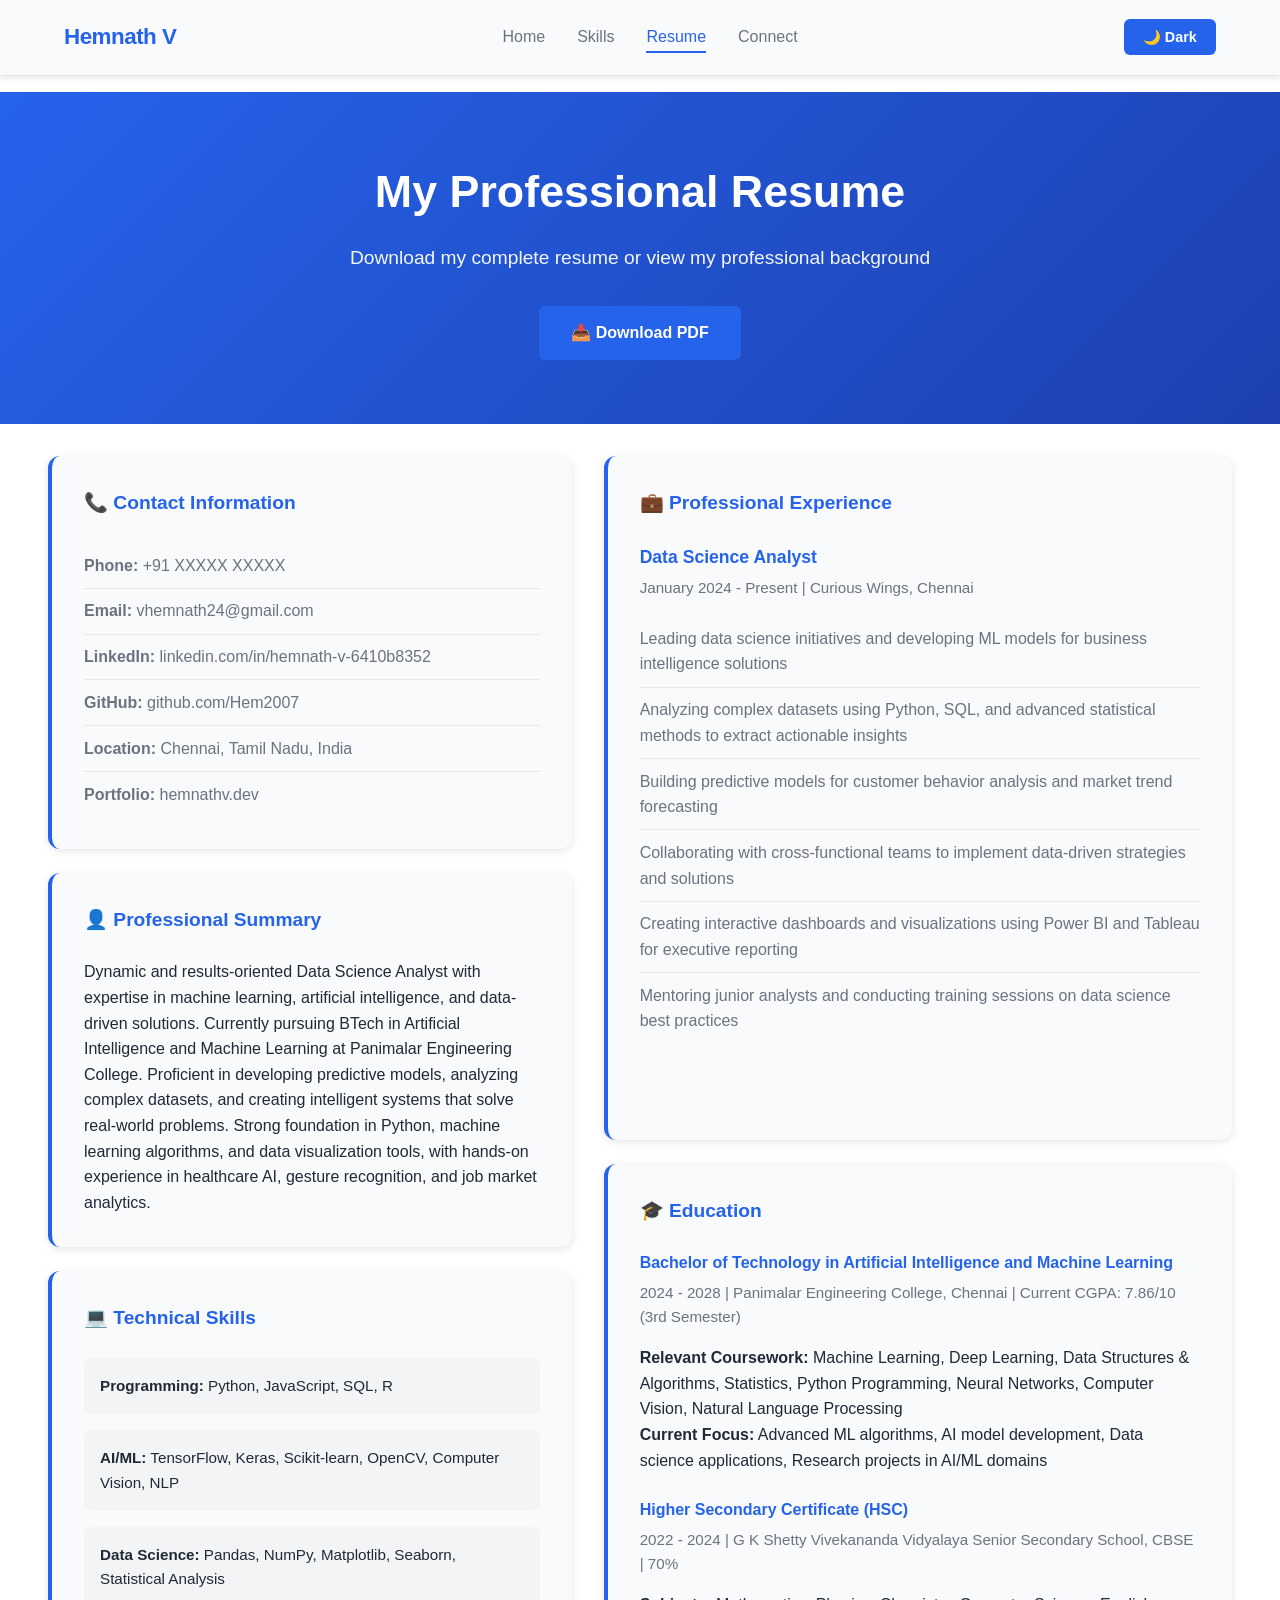
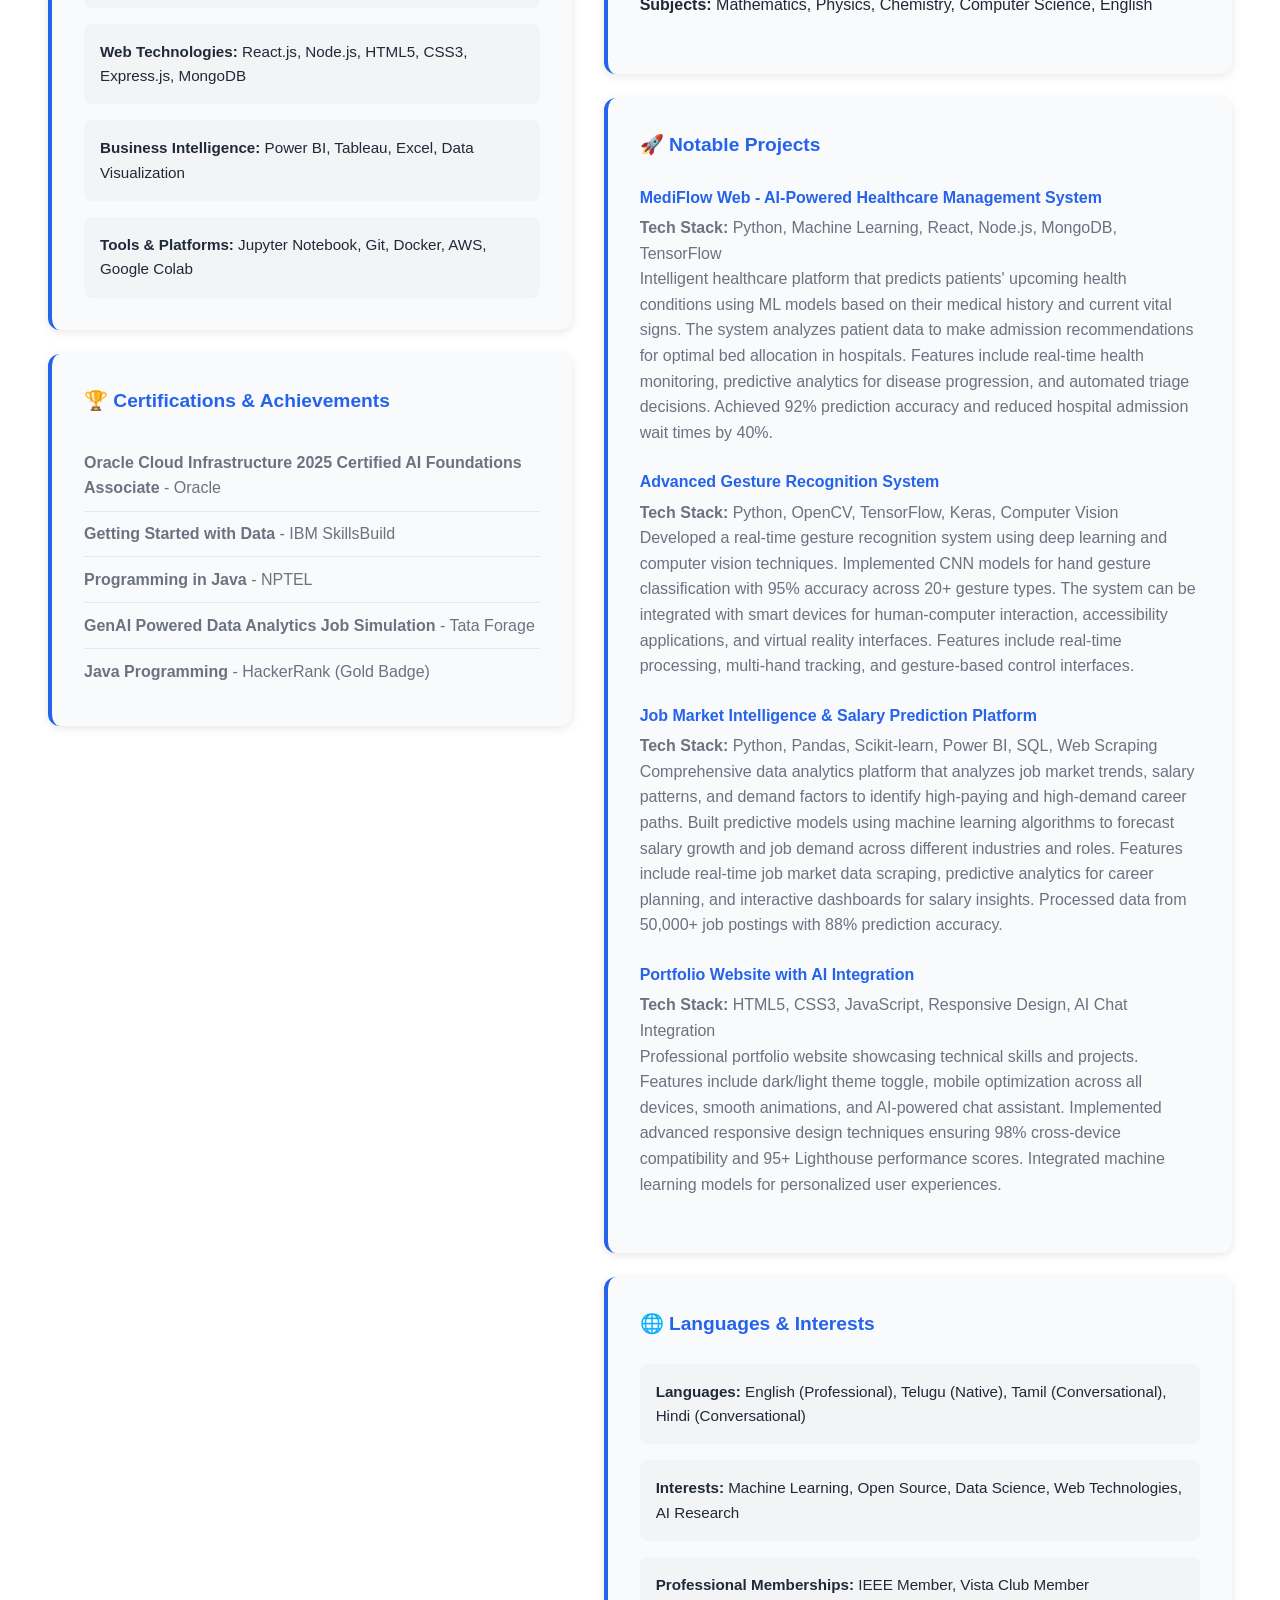
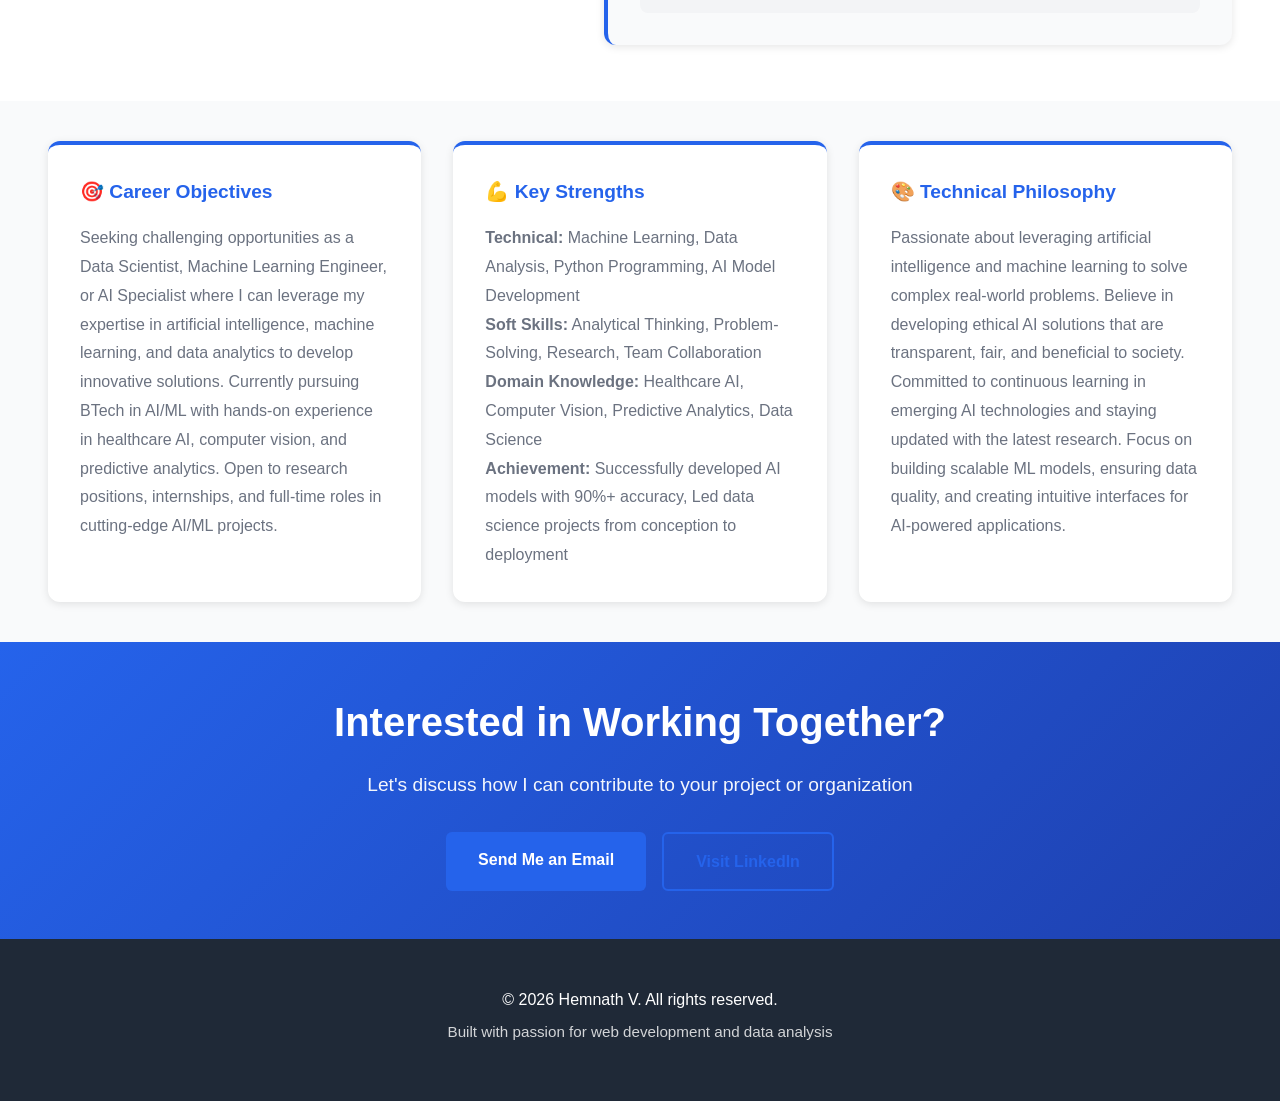
==== commit 5b16e149: "Fix resume page spacing issues: Eliminate blank spaces and improve layout - Removed extra closing di" ====
--- a/resume.html
+++ b/resume.html
@@ -117,8 +117,6 @@
                                 <li>Mentoring junior analysts and conducting training sessions on data science best practices</li>
                             </ul>
                         </div>
-
-                        </div>
                     </div>
 
                     <!-- Education -->
--- a/styles.css
+++ b/styles.css
@@ -492,7 +492,7 @@
    =================================== */
 .resume-section {
     background: var(--bg-light);
-    padding: 4rem 1.5rem;
+    padding: 2rem 1.5rem;
 }
 
 .resume-container {
@@ -500,14 +500,14 @@
     margin: 0 auto;
     display: grid;
     grid-template-columns: 1fr 1.2fr;
-    gap: 3rem;
+    gap: 2rem;
 }
 
 .resume-block {
     background: var(--bg-light-secondary);
     padding: 2rem;
     border-radius: 12px;
-    margin-bottom: 2rem;
+    margin-bottom: 1.5rem;
     box-shadow: var(--shadow);
     border-left: 4px solid var(--primary-color);
 }
@@ -590,7 +590,7 @@
    =================================== */
 .resume-info {
     background: var(--bg-light-secondary);
-    padding: 4rem 1.5rem;
+    padding: 2.5rem 1.5rem;
 }
 
 .info-grid {
@@ -603,7 +603,7 @@
 
 .info-card {
     background: var(--bg-light);
-    padding: 2.5rem;
+    padding: 2rem;
     border-radius: 12px;
     box-shadow: var(--shadow);
     border-top: 4px solid var(--primary-color);
@@ -626,7 +626,7 @@
 .cta-section {
     background: linear-gradient(135deg, var(--primary-color) 0%, var(--primary-dark) 100%);
     color: white;
-    padding: 5rem 1.5rem;
+    padding: 3rem 1.5rem;
     text-align: center;
 }
 
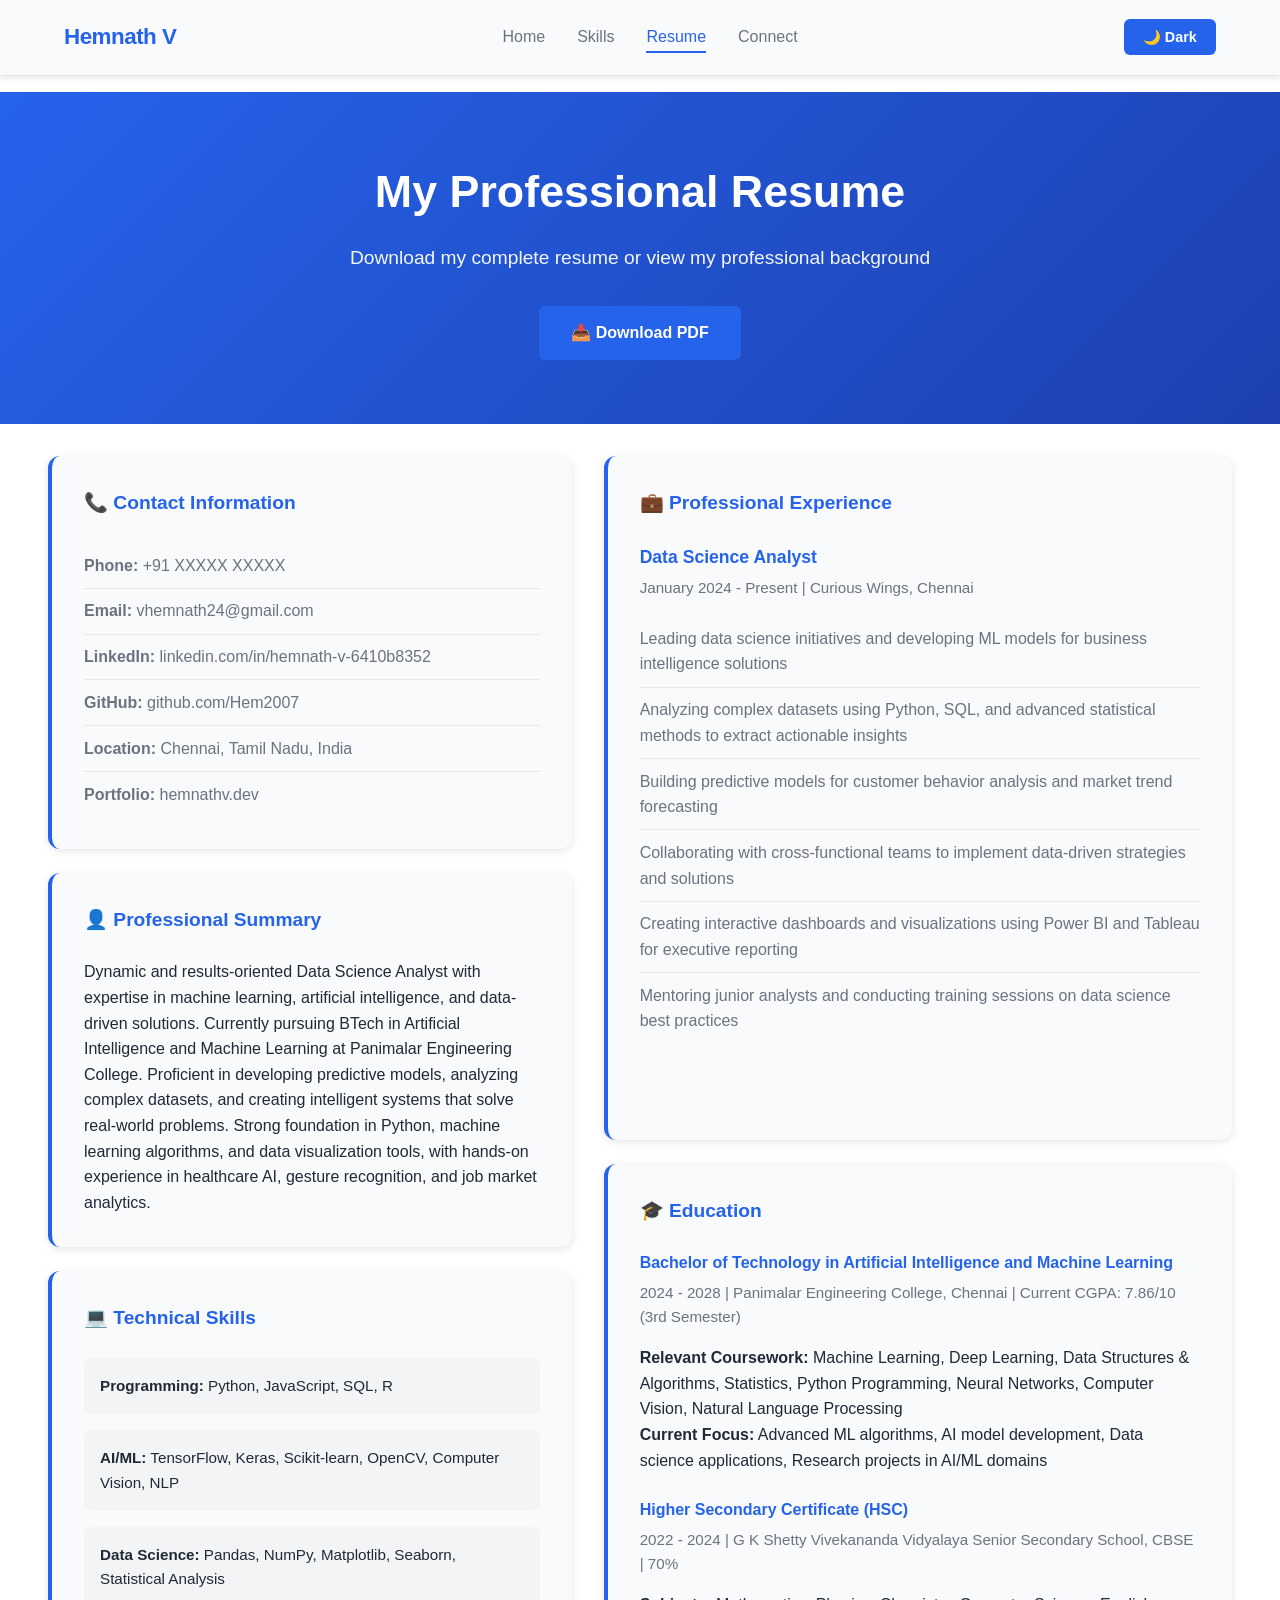
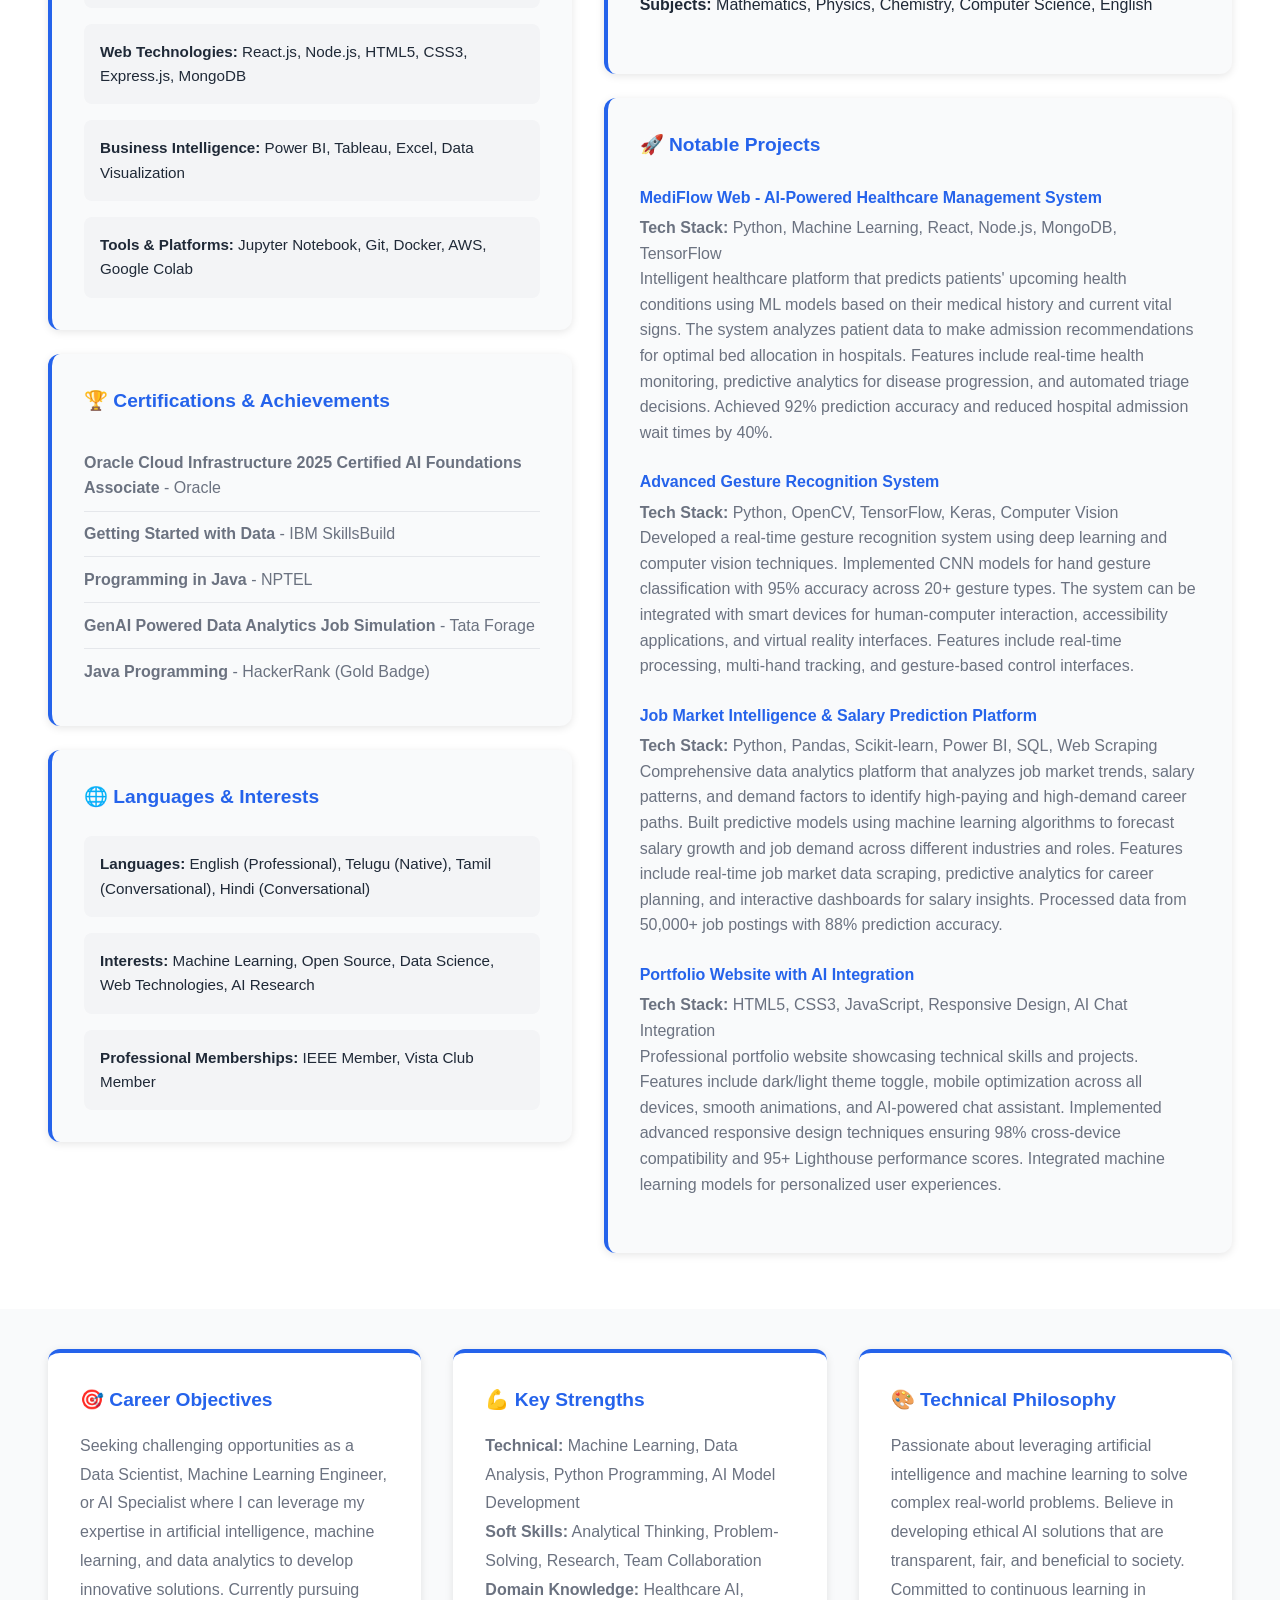
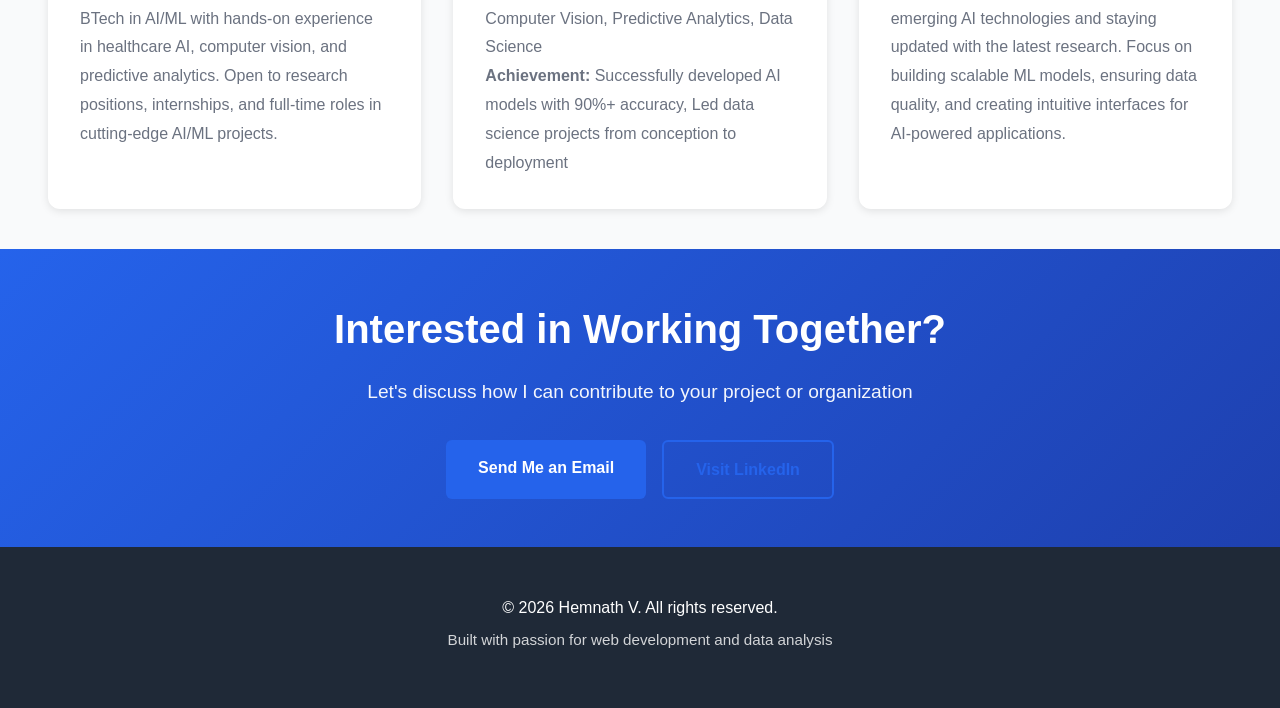
==== commit e78633ed: "Fix mobile navigation and resume layout - Make navigation bar display vertically on mobile devices -" ====
--- a/resume.html
+++ b/resume.html
@@ -97,6 +97,22 @@
                             <li><strong>Java Programming</strong> - HackerRank (Gold Badge)</li>
                         </ul>
                     </div>
+
+                    <!-- Languages -->
+                    <div class="resume-block">
+                        <h3>🌐 Languages & Interests</h3>
+                        <div class="skills-summary">
+                            <div class="skill-group">
+                                <strong>Languages:</strong> English (Professional), Telugu (Native), Tamil (Conversational), Hindi (Conversational)
+                            </div>
+                            <div class="skill-group">
+                                <strong>Interests:</strong> Machine Learning, Open Source, Data Science, Web Technologies, AI Research
+                            </div>
+                            <div class="skill-group">
+                                <strong>Professional Memberships:</strong> IEEE Member, Vista Club Member
+                            </div>
+                        </div>
+                    </div>
                 </div>
 
                 <!-- Right Column -->
@@ -163,22 +179,6 @@
                             Professional portfolio website showcasing technical skills and projects. Features include dark/light theme toggle, mobile optimization across all devices, smooth animations, and AI-powered chat assistant. Implemented advanced responsive design techniques ensuring 98% cross-device compatibility and 95+ Lighthouse performance scores. Integrated machine learning models for personalized user experiences.</p>
                         </div>
                     </div>
-
-                    <!-- Languages -->
-                    <div class="resume-block">
-                        <h3>🌐 Languages & Interests</h3>
-                        <div class="skills-summary">
-                            <div class="skill-group">
-                                <strong>Languages:</strong> English (Professional), Telugu (Native), Tamil (Conversational), Hindi (Conversational)
-                            </div>
-                            <div class="skill-group">
-                                <strong>Interests:</strong> Machine Learning, Open Source, Data Science, Web Technologies, AI Research
-                            </div>
-                            <div class="skill-group">
-                                <strong>Professional Memberships:</strong> IEEE Member, Vista Club Member
-                            </div>
-                        </div>
-                    </div>
                 </div>
             </div>
         </div>
--- a/styles.css
+++ b/styles.css
@@ -725,9 +725,33 @@
 }
 
 /* ===================================
-   Medium Devices (768px to 991px)
+   Medium Devices (768px to 991px) - Mobile Navigation
    =================================== */
 @media (min-width: 768px) and (max-width: 991px) {
+    .nav-container {
+        flex-direction: column;
+        gap: 1rem;
+    }
+
+    .nav-menu {
+        flex-direction: column;
+        gap: 0.5rem;
+        text-align: center;
+        width: 100%;
+    }
+
+    .nav-link {
+        padding: 0.5rem 0;
+        display: block;
+        width: 100%;
+    }
+
+    .theme-btn {
+        width: 100%;
+        max-width: 150px;
+        margin: 0 auto;
+    }
+
     .nav-menu {
         gap: 1rem;
         font-size: 0.95rem;
@@ -834,11 +858,32 @@
 }
 
 /* ===================================
-   Small Devices (576px to 767px)
+   Small Devices (576px to 767px) - Mobile Navigation
    =================================== */
 @media (min-width: 576px) and (max-width: 767px) {
     .nav-container {
+        flex-direction: column;
+        gap: 1rem;
         padding: 0 1rem;
+    }
+
+    .nav-menu {
+        flex-direction: column;
+        gap: 0.5rem;
+        text-align: center;
+        width: 100%;
+    }
+
+    .nav-link {
+        padding: 0.5rem 0;
+        display: block;
+        width: 100%;
+    }
+
+    .theme-btn {
+        width: 100%;
+        max-width: 140px;
+        margin: 0 auto;
     }
 
     .nav-menu {
